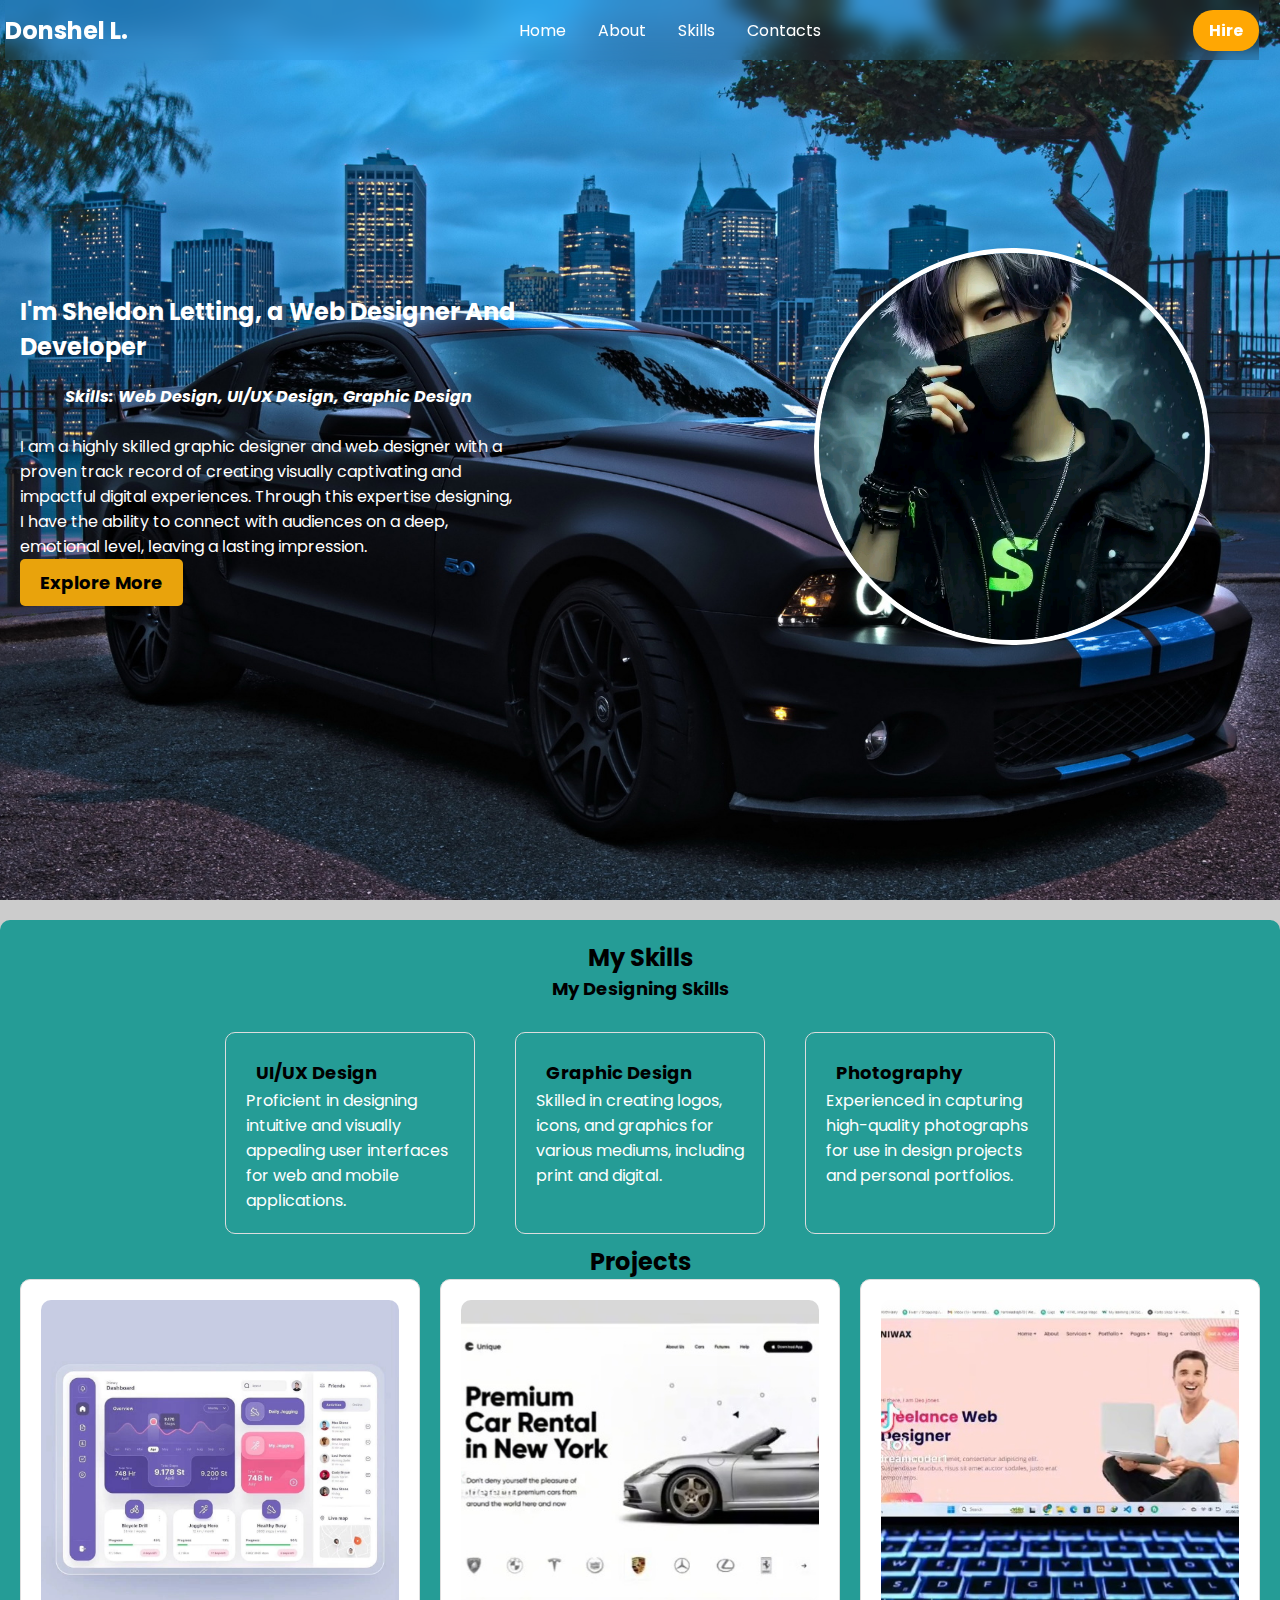
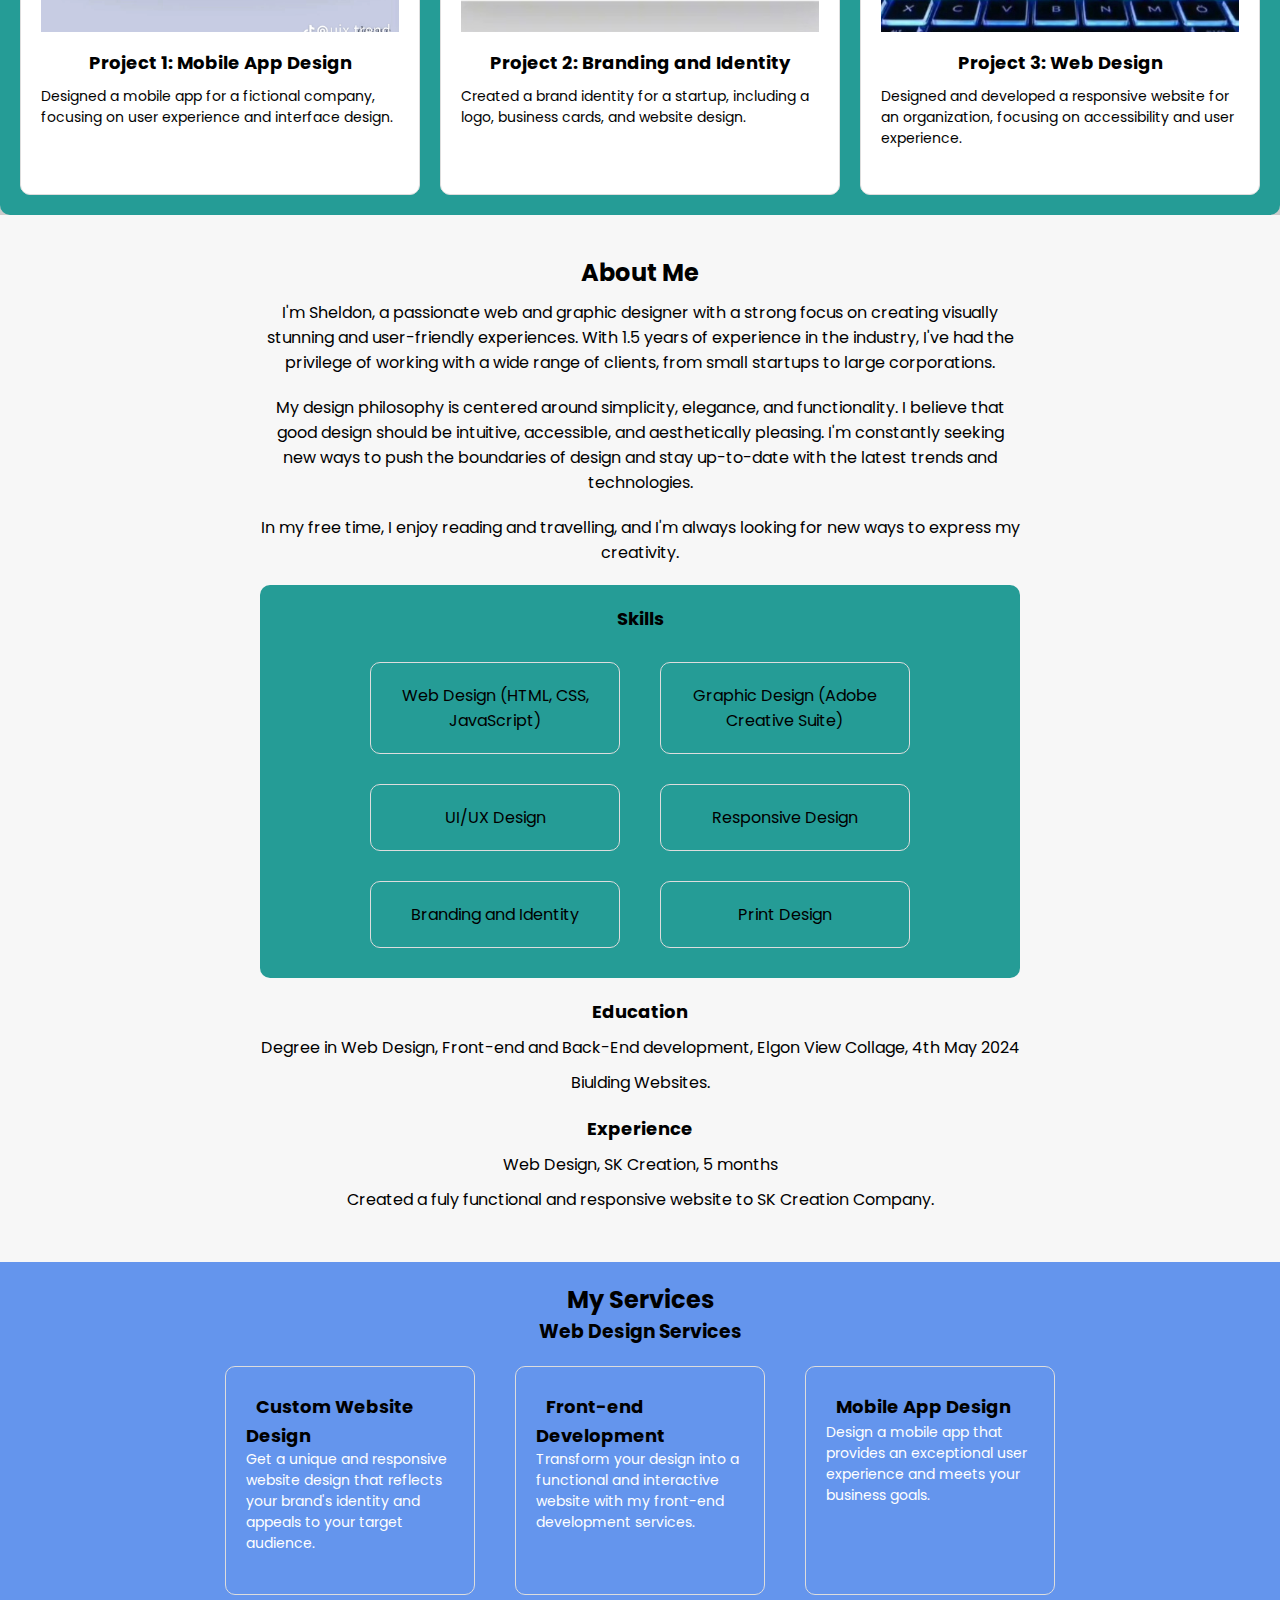
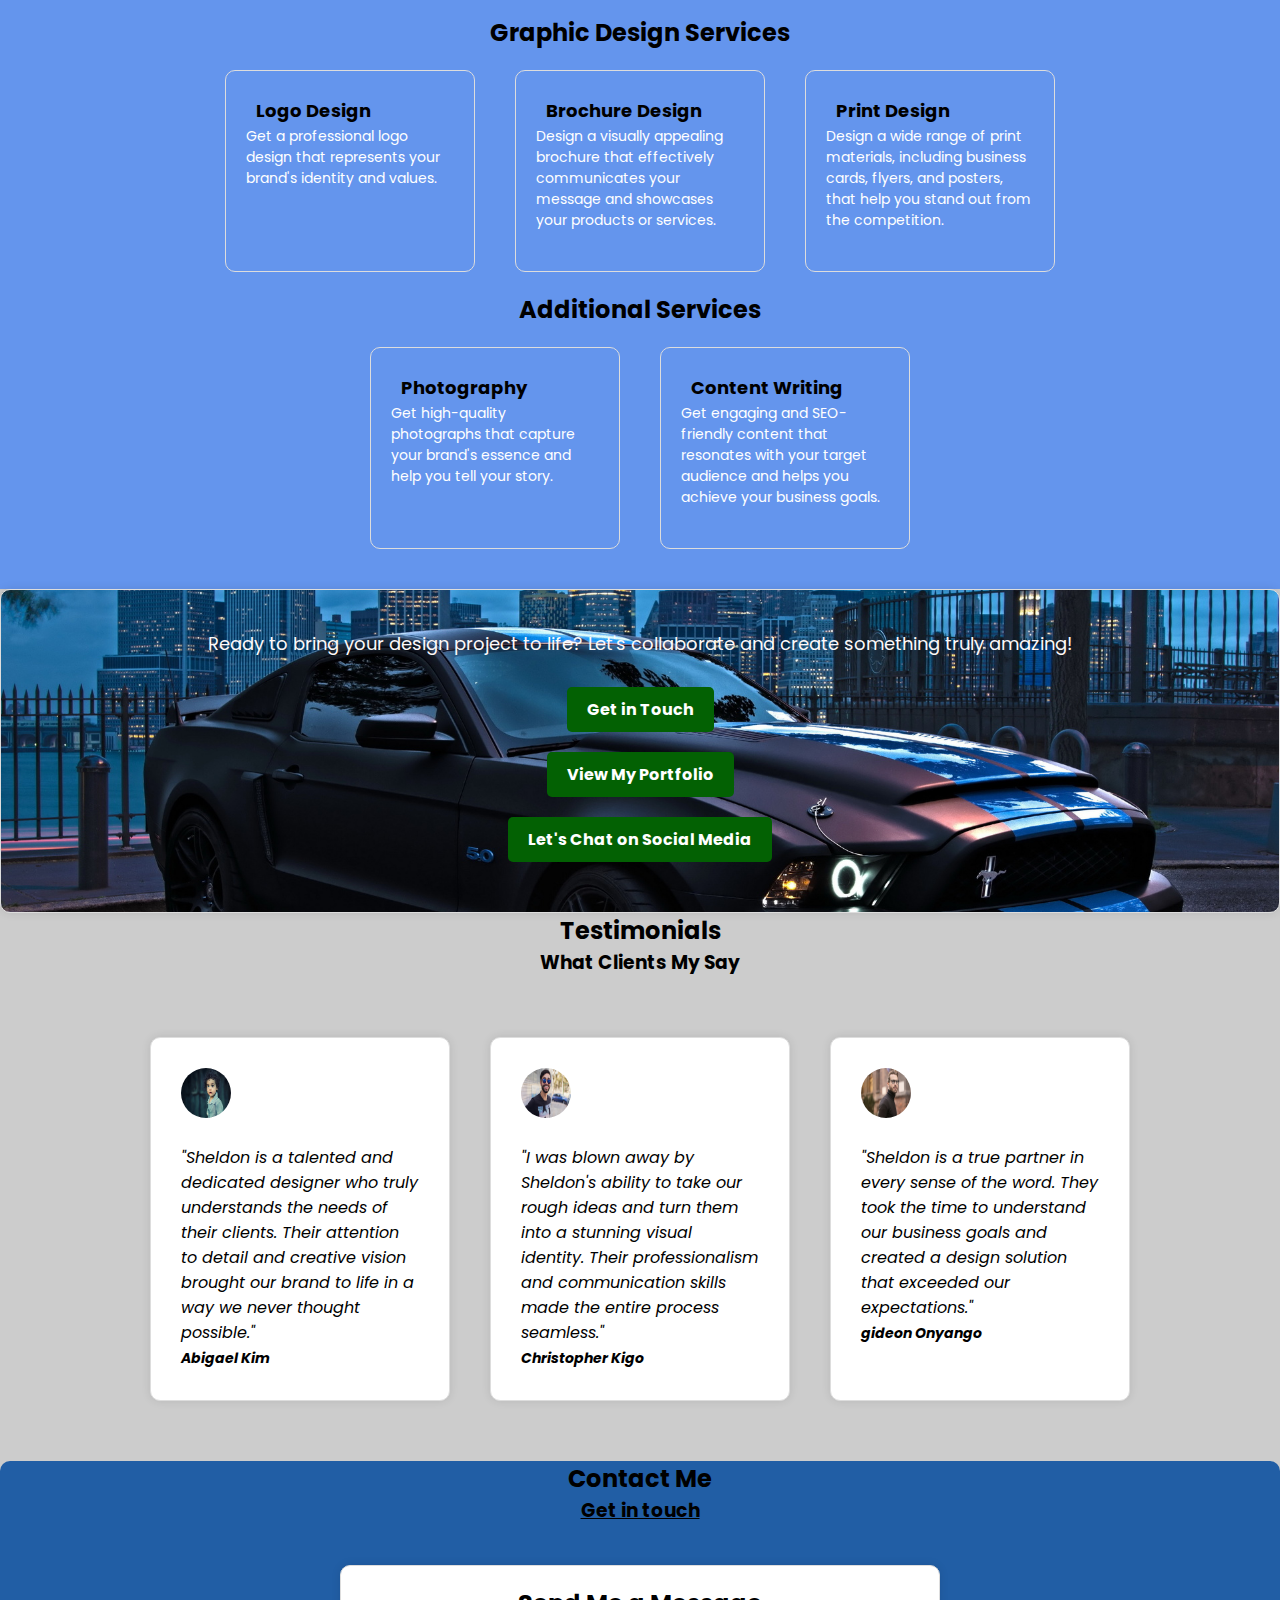
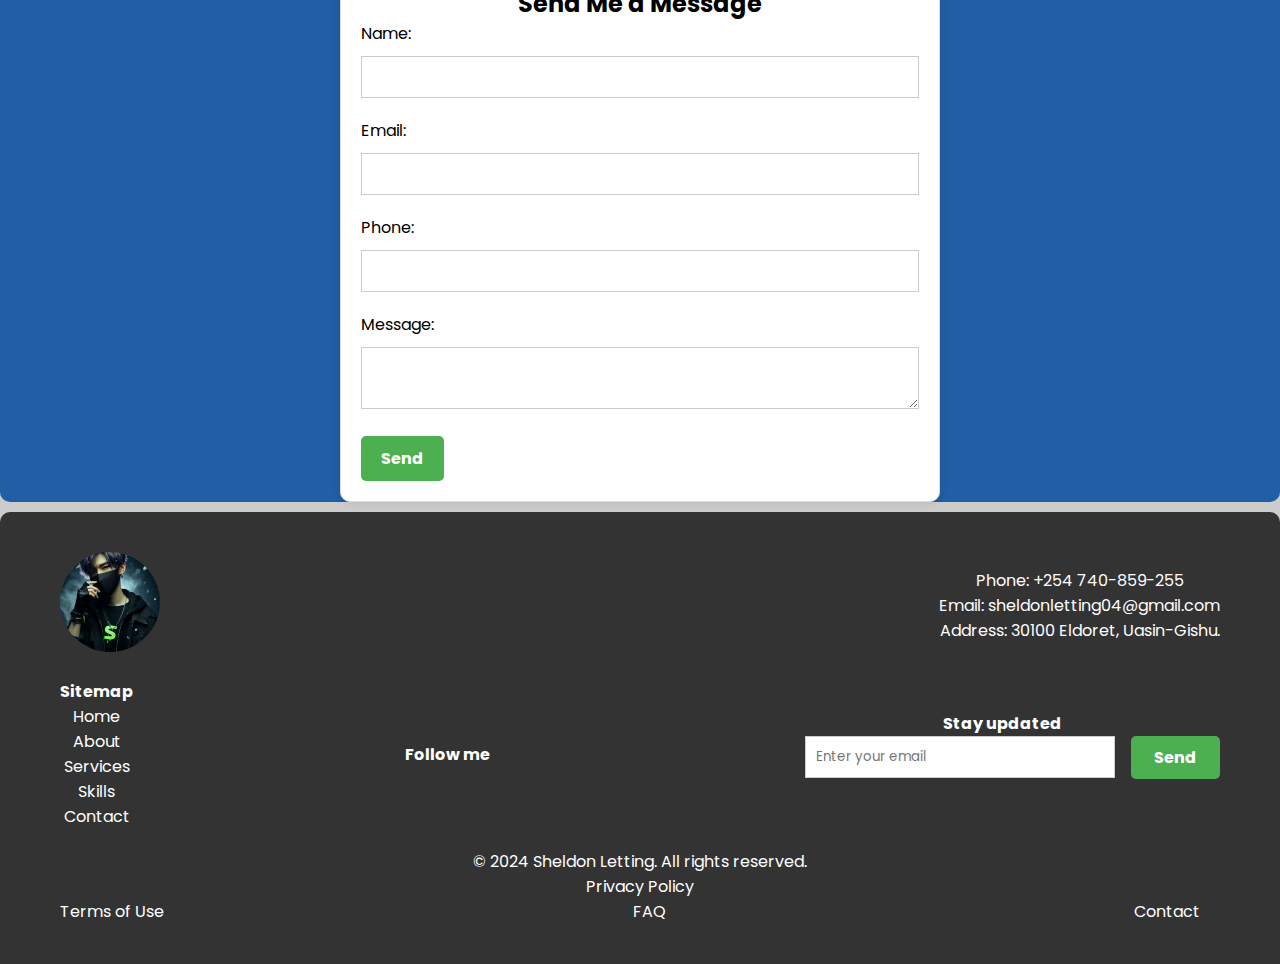
==== index.htm @ cdc924e8 "Update index.htm" ====
<!DOCTYPE html>
<html lang="en">
<head>
    <meta charset="UTF-8">
    <meta name="viewport" content="width=device-width, initial-scale=1.0">
    <link rel="stylesheet" href="https://cdnjs.cloudflare.com/ajax/libs/font-awesome/6.6.0/css/all.min.css" integrity="sha512-Kc323vGBEqzTmouAECnVceyQqyqdsSiqLQISBL29aUW4U/M7pSPA/gEUZQqv1cwx4OnYxTxve5UMg5GT6L4JJg==" crossorigin="anonymous" referrerpolicy="no-referrer" />
    <link rel="preconnect" href="https://fonts.googleapis.com">
    <link rel="preconnect" href="https://fonts.gstatic.com" crossorigin>
    <link href="https://fonts.googleapis.com/css2?family=Poppins:ital,wght@0,100;0,200;0,300;0,400;0,500;0,600;0,700;0,800;0,900;1,100;1,200;1,300;1,400;1,500;1,600;1,700;1,800;1,900&display=swap" rel="stylesheet">
    <link rel="stylesheet" href="index.css">
    <link rel="icon" href="Logo9.jpg" class="icon_logo">
    <title>Sheldon L. Portfolio</title>
</head>
<body>

    <header>
        <div class="navbar">
            <div class="logo"><a href="">Donshel L.</a></div>
            <ul class="links">
                <li><a href="">Home</a></li>
                <li><a href="">About</a></li>
                <li><a href="">Skills</a></li>
                <li><a href="">Contacts</a></li>
            </ul>
            <a href="" class="action_btn">Hire</a>
            <div class="toggle_btn">
                <i class="fa-solid fa-bars"></i>
            </div>
        </div>

        <div class="dropdown_menu">
            <li><a href="#home">Home</a></li>
            <li><a href="#About">About</a></li>
            <li><a href="#skills">Skills</a></li>
            <li><a href="#contact">Contacts</a></li>
            <li><a href="" class="action_btn">Hire</a></li>
        </div>
    </header>

    <main id="home">
        <section class="hero">
            <div class="intro">
                <h2>I'm Sheldon Letting, a Web Designer And Developer</h2>
                <h3><i>Skills: Web Design, UI/UX Design, Graphic Design</i></h3><br>
                <p>I am a highly skilled graphic designer and web designer with a proven track record of creating visually captivating and impactful digital experiences. Through this expertise designing, I have the ability to connect with audiences on a deep, emotional level, leaving a lasting impression.</p>
                <button><a href="">Explore More</a></button>
            </div>
            <div class="profile-pic">
                <img src="Logo9.jpg" alt="Profile Picture">
            </div>
        </section>
    </main>

    <article class="block" id="skills">
        <section class="skills">
            <h2>My Skills</h2>
            <h3>My Designing Skills</h3>
            <ul>
                <li>
                    <i class="fas fa-paint-brush"></i>
                    <span>UI/UX Design</span>
                    <p>Proficient in designing intuitive and visually appealing user interfaces for web and mobile applications.</p>
                </li>
                <li>
                    <i class="fas fa-vector-square"></i>
                    <span>Graphic Design</span>
                    <p>Skilled in creating logos, icons, and graphics for various mediums, including print and digital.</p>
                </li>
                <li>
                    <i class="fas fa-camera"></i>
                    <span>Photography</span>
                    <p>Experienced in capturing high-quality photographs for use in design projects and personal portfolios.</p>
                </li>
            </ul>
            <h2>Projects</h2>
            <div class="project-grid">
                <div class="project">
                    <img src="UI ux.png" alt="Project 1">
                    <h3>Project 1: Mobile App Design</h3>
                    <p>Designed a mobile app for a fictional company, focusing on user experience and interface design.</p>
                </div>
                <div class="project">
                    <img src="Carrental.jpg" alt="Project 2">
                    <h3>Project 2: Branding and Identity</h3>
                    <p>Created a brand identity for a startup, including a logo, business cards, and website design.</p>
                </div>
                <div class="project">
                    <img src="Ecommerce .jpg" alt="Project 3">
                    <h3>Project 3: Web Design</h3>
                    <p>Designed and developed a responsive website for an organization, focusing on accessibility and user experience.</p>
                </div>
            </div>
        </section>

        <section class="background" id="About">
            <div class="background-container">
              <h2>About Me</h2>
              <p>I'm Sheldon, a passionate web and graphic designer with a strong focus on creating visually stunning and user-friendly experiences. With 1.5 years of experience in the industry, I've had the privilege of working with a wide range of clients, from small startups to large corporations.</p>
              <p>My design philosophy is centered around simplicity, elegance, and functionality. I believe that good design should be intuitive, accessible, and aesthetically pleasing. I'm constantly seeking new ways to push the boundaries of design and stay up-to-date with the latest trends and technologies.</p>
              <p>In my free time, I enjoy reading and travelling, and I'm always looking for new ways to express my creativity.</p>
              <div class="skills">
                <h3>Skills</h3>
                <ul>
                  <li>Web Design (HTML, CSS, JavaScript)</li>
                  <li>Graphic Design (Adobe Creative Suite)</li>
                  <li>UI/UX Design</li>
                  <li>Responsive Design</li>
                  <li>Branding and Identity</li>
                  <li>Print Design</li>
                </ul>
              </div>
              <div class="education">
                <h3>Education</h3>
                <ul>
                  <li>Degree in Web Design, Front-end and Back-End development, Elgon View Collage, 4th May 2024</li>
                  <li>Biulding Websites.</li>
                </ul>
              </div>
              <div class="experience">
                <h3>Experience</h3>
                <ul>
                  <li>Web Design, SK Creation, 5 months</li>
                  <li>Created a fuly functional and responsive website to SK Creation Company.</li>
                </ul>
              </div>
            </div>
          </section>

        <section class="services" id="services">
            <h2>My Services</h2>
            <h3>Web Design Services</h3>
            <ul>
                <li>
                    <i class="fas fa-desktop"></i>
                    <span>Custom Website Design</span>
                    <p>Get a unique and responsive website design that reflects your brand's identity and appeals to your target audience.</p>
                </li>
                <li>
                    <i class="fas fa-code"></i>
                    <span>Front-end Development</span>
                    <p>Transform your design into a functional and interactive website with my front-end development services.</p>
                </li>
                <li>
                    <i class="fas fa-mobile-alt"></i>
                    <span>Mobile App Design</span>
                    <p>Design a mobile app that provides an exceptional user experience and meets your business goals.</p>
                </li>
            </ul>
            <h2>Graphic Design Services</h2>
            <ul>
                <li>
                    <i class="fas fa-paint-brush"></i>
                    <span>Logo Design</span>
                    <p>Get a professional logo design that represents your brand's identity and values.</p>
                </li>
                <li>
                    <i class="fas fa-file-image"></i>
                    <span>Brochure Design</span>
                    <p>Design a visually appealing brochure that effectively communicates your message and showcases your products or services.</p>
                </li>
                <li>
                    <i class="fas fa-newspaper"></i>
                    <span>Print Design</span>
                    <p>Design a wide range of print materials, including business cards, flyers, and posters, that help you stand out from the competition.</p>
                </li>
            </ul>
            <h2>Additional Services</h2>
            <ul>
                <li>
                    <i class="fas fa-camera"></i>
                    <span>Photography</span>
                    <p>Get high-quality photographs that capture your brand's essence and help you tell your story.</p>
                </li>
                <li>
                    <i class="fas fa-pen-nib"></i>
                    <span>Content Writing</span>
                    <p>Get engaging and SEO-friendly content that resonates with your target audience and helps you achieve your business goals.</p>
                </li>
            </ul>
        </section>

        <section class="cta">
            <p>Ready to bring your design project to life? Let's collaborate and create something truly amazing!</p>
            <a href="" class="btn1">Get in Touch</a>
            <a href="" class="btn1">View My Portfolio</a>
            <a href="" class="btn1">Let's Chat on Social Media</a>
        </section>

        <section class="testimony">
            <h2>Testimonials</h2>
            <h3>What Clients My Say</h3>
            <aside class="testimonials">
                <div class="testimonial">
                    <img src="pexels-bess-hamiti-83687-35537.jpg" alt="Client 1">
                    <blockquote>
                        <p>"Sheldon is a talented and dedicated designer who truly understands the needs of their clients. Their attention to detail and creative vision brought our brand to life in a way we never thought possible."</p>
                        <cite>Abigael Kim</cite>
                    </blockquote>
                </div>
                <div class="testimonial">
                    <img src="pexels-danxavier-1212984.jpg" alt="Client 2">
                    <blockquote>
                        <p>"I was blown away by Sheldon's ability to take our rough ideas and turn them into a stunning visual identity. Their professionalism and communication skills made the entire process seamless."</p>
                        <cite>Christopher Kigo</cite>
                    </blockquote>
                </div>
                <div class="testimonial">
                    <img src="pexels-olly-874158.jpg" alt="Client 3">
                    <blockquote>
                        <p>"Sheldon is a true partner in every sense of the word. They took the time to understand our business goals and created a design solution that exceeded our expectations."</p>
                        <cite>gideon Onyango</cite>
                    </blockquote>
                </div>
            </aside>
        </section>

        <section class="contact" id="contact">
            <h2>Contact Me</h2>
            <h3><u>Get in touch</u></h3>
            <aside class="contact-form">
                <h2>Send Me a Message</h2>
                <form id="form" action="https://api.web3forms.com/submit" method="post">

                    <!-- Replace with your Access Key -->
                    <input type="hidden" name="access_key" value="5455f36e-8361-4364-9fcc-c8cbf70cac04">

                    <!-- Honeypot Spam Protection -->
                    <input type="checkbox" name="botcheck" class="hidden" style="display: none;">

                    <!-- Custom Confirmation / Success Page -->
                    <input type="hidden" name="from_name" value="Savvy Cyber Website contact section">
                    <input type="hidden" name="redirect" value="https://web3forms.com/success">

                    <label for="name">Name:</label>
                    <input type="text" id="name" name="name" required>

                    <label for="email">Email:</label>
                    <input type="email" id="email" name="email" required>

                    <label for="phone">Phone:</label>
                    <input type="tel" id="phone" name="phone">

                    <label for="message">Message:</label>
                    <textarea id="message" name="message" required></textarea>

                    <button type="submit" onclick="openPopup()">Send</button>

                    <div id="result"></div>
                </form>
            </aside>
        </section>

    </article>

   <!-- footer.html -->
   <footer>
    <div class="footer-container">
      <div class="footer-top">
        <div class="logo">
          <img src="Logo9.jpg" alt="Logo">
        </div>
        <div class="contact-info">
          <p>Phone: +254 740-859-255</p>
          <p>Email: sheldonletting04@gmail.com</p>
          <p>Address: 30100 Eldoret, Uasin-Gishu.</p>
        </div>
      </div>
      <div class="footer-middle">
        <div class="sitemap">
          <h4>Sitemap</h4>
          <ul>
            <li><a href="#home">Home</a></li>
            <li><a href="#about">About</a></li>
            <li><a href="#services">Services</a></li>
            <li><a href="#skills">Skills</a></li>
            <li><a href="#contact">Contact</a></li>
          </ul>
        </div>
        <div class="social-media">
          <h4>Follow me</h4>
          <ul>
            <li><a href="#" target="_blank"><i class="fab fa-facebook-f"></i></a></li>
            <li><a href="#" target="_blank"><i class="fab fa-twitter"></i></a></li>
            <li><a href="#" target="_blank"><i class="fab fa-instagram"></i></a></li>
            <li><a href="#" target="_blank"><i class="fab fa-linkedin-in"></i></a></li>
          </ul>
        </div>
        <div class="email-signup">
          <h4>Stay updated</h4>
          <form class="sign">
            <input type="email" placeholder="Enter your email">
            <button type="submit" class="button">Send</button>
          </form>
        </div>
      </div>
      <div class="footer-bottom">
        <p>&copy; 2024 Sheldon Letting. All rights reserved.</p>
        <p><a href="#">Privacy Policy</a></p>
        <ul class="footer-links">
          <li><a href="term.htm">Terms of Use</a></li>
          <li><a href="FAQ.html">FAQ</a></li>
          <li><a href="#contacts">Contact</a></li>
        </ul>
      </div>
    </div>
  </footer>

    <script src="app.js"></script>
    <script src="useResponsiveJSX.jsx"></script>
    <script src="Component.jsx"></script>
</body>
</html>
---- index.css ----
*{
    margin: 0;
    padding: 0;
    box-sizing: border-box;
    font-family: poppins;
}
body{
    height: 100vh;
    background-color: #ccc;
}

li{
    list-style: none;
}

.navbar a{
    text-decoration: none;
    color: #fff;
    font-size: 1rem;
}
.navbar a:hover{
    color: orangered;
}
/* header */
header{
    position: relative;
    padding: 0 .3rem;
    z-index: 100;
}
.navbar{
    position: absolute;
    width: 100%;
    height: 60px;
    max-width: 98%;
    margin: 0 auto;
    display: flex;
    align-items: center;
    justify-content: space-between;
    position: fixed;
    backdrop-filter: blur(10px);
}

.navbar .logo a{
    font-size: 1.5rem;
    font-weight: bold;
}

.navbar .links{
    display: flex;
    gap: 2rem;
}
.navbar .toggle_btn{
    color: #fff;
    font-size: 1.5rem;
    cursor: pointer;
    display: none;
}

.action_btn{
    background-color: rgb(255, 167, 3);
    color: #fff;
    padding: 0.5rem 1rem;
    border: none;
    outline: none;
    border-radius: 20px;
    font-size: 1rem;
    font-weight: bold;
    cursor: pointer;
}

.action_btn:hover{
    color: black;
    scale: 1.02;
}

.action_btn:active{
    scale: 0.95;
}

.dropdown_menu{
    display: none;
    position: absolute;
    right: 2rem;
    top: 60px;
    height: 0;
    width: 300px;
    position: fixed;
    background: rgba(0, 0, 0, 0.1);
    backdrop-filter: blur(15px);
    border-radius: 10px;
    overflow: hidden;
    transition: height .2s cubic-bezier(0.175, 0.885, 0.32, 1.275);
}

.dropdown_menu.open{
    height: 240px;
}

.dropdown_menu li{
    padding: 0.6rem;
    display: flex;
    align-items: center;
    justify-content: center;
}

.dropdown_menu a{
    color: #fff;
    font-size: 1rem;
    text-decoration: none;
}

.dropdown_menu a:hover{
    color: #ffae00;
}

.dropdown_menu .action_btn{
    width: 100%;
    display: flex;
    justify-content: center;
}

/* responsiveness*/
@media (max-width: 992px) {
    .navbar .links,
    .navbar .action_btn{
        display: none;
    }

    .navbar .toggle_btn{
        display: block;
    }

    .dropdown_menu{
        display: block;
    }
}

@media (max-width: 576px){
    .dropdown_menu{
        left: 2rem;
        width: unset;
    }
}

/* content*/
/*.block{
    animation: appear linear;
    animation-timeline: view();
    animation-range: entry 0% cover 40%;
}

@keyframes appear {
    from{opacity: 0; transform: translateX(-10px);}
    to{opacity: 1; scale: 1;}
}*/


.hero h1 {
    font-size: 36px;
    margin-bottom: 10px;
}

.hero {
    display: flex;
    justify-content: space-between;
    align-items: center;
    height: 100vh;
    padding: 20px;
    background-image: url(wall2.jpeg);
    background-size: cover;
    background-position: center;
    transform-origin: top;
    animation: header-image-animation linear forwards;
    animation-timeline: view();
    animation-range: exit;
}

@keyframes header-image-animation {
    25%{ opacity: 1;}
    85%, 100%{ opacity: 0; scale: 1;}
}

.intro {
    flex-basis: 40%;
}

.profile-pic {
    flex-basis: 40%;
    text-align: center;
}

.profile-pic img {
    width: 80%;
    height: 80%;
    object-fit: cover;
    border-radius: 50%;
    border: 5px solid #fff;
    
}

.hero h2 {
    font-size: 24px;
    margin-bottom: 20px;
    color: #fff;
}
.hero h3, p{
    color: #fff;
    font-size: 1rem;
}

button {
    background-color: #e9a30c;
    color: #070707;
    border: none;
    padding: 10px 20px;
    font-size: 18px;
    font-weight: bold;
    border-radius: 5px;
    cursor: pointer;
}
button a{
    text-decoration: none;
    color: #000;
}

button:hover {
    background-color: #03404b;
}
button:visited{
    color: #1315a1;
}
/*----responsiveness---*/
@media screen and (max-width: 480px) {
    .home {
        position: relative;
        top: rem;
        font-size: small;
    }
    .intro h2{
        font-size: 14px;
    }
    .intro p{
        font-size: 10px;
    }
    .hero{
        display: flex;
        flex-direction: column-reverse;
        align-items: center;
    }
    .profile-pic img {
        position: relative;
        width: 100%;
        height: 70%;
        top: 6.8rem;
    }
    button{
        font-size: 14px;
    }
}

@media  screen and (min-width: 481px) and(max-width:768px){
    .intro{
        position: relative;
        top: -2.5rem;
    }
     .intro h2{
        font-size: 17px;
    }
    .intro p{
        font-size: 26px;
    }
    .hero{
        display: flex;
        flex-direction: column-reverse;
        align-items: center;
    }
    .profile-pic img {
        position: relative;
        width: 100%;
        height: 75%;
        top: 6.8rem;
    }
}
@media  screen and (min-width: 768px) and(max-width:1279px){
    
}

@media  screen and (min-width: 1280px) {
    
}

.skills {
    position: relative;
    display: flex;
    flex-direction: column;
    align-items: center;
    padding: 20px;
    background-color: #259c96;
    border-radius: 10px;
}

.skills ul {
    list-style: none;
    padding: 0;
    margin: 0;
    display: flex;
    flex-wrap: wrap;
    justify-content: center;
}

.skills li {
    margin: 20px;
    padding: 20px;
    border: 1px solid #ddd;
    border-radius: 10px;
    width: 250px;
}

.skills li i {
    font-size: 24px;
    margin-right: 10px;
}

.skills li span {
    font-size: 18px;
    font-weight: bold;
}

.project-grid {
    display: grid;
    grid-template-columns: repeat(3, 1fr);
    grid-gap: 20px;
}

.project {
    background-color: #fff;
    padding: 20px;
    border: 1px solid #ddd;
    border-radius: 10px;
}

.project img {
    width: 100%;
    height: 70%;
    object-fit: cover;
    border-radius: 10px 10px 0 0;
}

.project h3 {
    font-size: 16px;
    margin-top: 10px;
}

.project p {
    font-size: 14px;
    margin-bottom: 20px;
    color: #020202;
}

@media (max-width: 768px) {
    .project-grid{
        grid-template-columns: repeat(1, 1fr);
        max-width: 90%;
        max-height: 70%;
    }
    .project h3{
        font-size: 14px;
    }
}
    
@media screen and (min-width: 769px) and (max-width: 1200px){
    .project p {
        font-size: 10px;
        margin-bottom: 58px;
        color: #020202;
    }
    .project img {
        width: 100%;
        height: 65%;
        object-fit: cover;
    }    
    .project h3{
        font-size: 10px;
    }
}
/*
@media screen and (min-width: 769px) and (max-width: 990px){
    .project-grid{
        max-width: 100%;
    }
}*/
 
/* Background styles */

.background {
    background-color: #f7f7f7;
    padding: 20px;
    text-align: center;
  }
  
  .background-container {
    max-width: 800px;
    margin: 0 auto;
    padding: 20px;
  }
  
  .background h2 {
    font-size: 24px;
    margin-bottom: 10px;
  }
  
  .background p {
    font-size: 16px;
    margin-bottom: 20px;
    color: #000;
  }
  
  .skills {
    margin-top: 20px;
  }
  
  .skills h3 {
    font-size: 18px;
    margin-bottom: 10px;
  }
  
  .skills ul {
    list-style: none;
    margin: 0;
    padding: 0;
  }
  
  .skills li {
    margin-bottom: 10px;
  }
  
  .education {
    margin-top: 20px;
  }
  
  .education h3 {
    font-size: 18px;
    margin-bottom: 10px;
  }
  
  .education ul {
    list-style: none;
    margin: 0;
    padding: 0;
  }
  
  .education li {
    margin-bottom: 10px;
  }
  
  .experience {
    margin-top: 20px;
  }
  
  .experience h3 {
    font-size: 18px;
    margin-bottom: 10px;
  }
  
  .experience ul {
    list-style: none;
    margin: 0;
    padding: 0;
  }
  
  .experience li {
    margin-bottom: 10px;
  }

/*----SERVICES---*/
.services {
    display: grid;
    grid-template-columns: repeat(3, 1fr);
    background-color: cornflowerblue;
    display: flex;
    flex-direction: column;
    align-items: center;
    padding: 20px;
}

.services ul {
    list-style: none;
    padding: 0;
    margin: 0;
    display: flex;
    flex-wrap: wrap;
    justify-content: center;
}

.services li {
    margin: 20px;
    padding: 20px;
    border: 1px solid #ddd;
    border-radius: 10px;
    width: 250px;
}

.services li i {
    font-size: 24px;
    margin-right: 10px;
}

.services li span {
    font-size: 18px;
    font-weight: bold;
}

.services li p {
    font-size: 14px;
    margin-bottom: 20px;
}

/*----call to action---*/
.cta {
    display: flex;
    flex-direction: column;
    align-items: center;
    padding: 40px;
   /* background-color: #fff;*/
    border: 1px solid #ddd;
    border-radius: 10px;
    box-shadow: 0 0 10px rgba(0, 0, 0, 0.1);
    background: url(wall2.jpeg);
    background-size: cover;
    background-position: center;
}

.cta p {
    font-size: 18px;
    margin-bottom: 20px;
    color: #fdf9f9;
}

.cta a{
    background-color: #036103;
    color: #fff;
    border: none;
    padding: 10px 20px;
    font-size: 16px;
    cursor: pointer;
    margin: 10px;
    border-radius: 5px;
    text-decoration: none;
    font-weight: bold;
}

.btn:hover {
    background-color: #3e8e41;
}

.btn:active {
    background-color: #3e8e41;
    box-shadow: 0 0 10px rgba(0, 0, 0, 0.2);
}

/*----testimonials---*/
.testimony h2, h3{
    color: #000000;
    display: flex;
    flex-direction: column;
    align-items: center;
}

.testimonials {
    display: flex;
    flex-wrap: wrap;
    justify-content: center;
    padding: 40px;
}

.testimonial {
    margin: 20px;
    padding: 20px;
    border: 1px solid #ddd;
    border-radius: 10px;
    width: 300px;
    background-color: #fff;
    box-shadow: 0 0 10px rgba(0, 0, 0, 0.1);
}

.testimonial img {
    width: 50px;
    height: 50px;
    border-radius: 50%;
    margin: 10px;
}

.testimonial blockquote {
    font-size: 16px;
    font-style: italic;
    margin: 10px;
    color: #000;
}

.testimonial cite {
    font-size: 14px;
    font-weight: bold;
    margin-top: 10px;
    color: #000;
}
.testimonials p, h2{
    color: #000;
}

/*----get in touch----*/
.contact{
    max-width: 100%;
    background-color: #215ea5;
    border-radius: 10px;
}

.contact h2, h3{
    display: flex;
    flex-direction: column;
    align-items: center;
}

.contact-form {
    max-width: 600px;
    margin: 40px auto;
    padding: 20px;
    background-color: #fff;
    border: 1px solid #ddd;
    border-radius: 10px;
    box-shadow: 0 0 10px rgba(0, 0, 0, 0.1);
    margin-bottom: 10px;
}

label {
    display: block;
    margin-bottom: 10px;
}

input, textarea {
    width: 100%;
    padding: 10px;
    margin-bottom: 20px;
    border: 1px solid #ccc;
}

.contact button[type="submit"] {
    background-color: #4CAF50;
    color: #fff;
    border: none;
    padding: 10px 20px;
    font-size: 16px;
    cursor: pointer;
}

button[type="submit"]:hover {
    background-color: #3e8e41;
}

/* Footer styles */

footer {
    background-color: #333;
    color: #fff;
    padding: 20px;
    text-align: center;
    clear: both;
    border-radius: 10px 10px 0 0;
  }
  
  .footer-container {
    max-width: 1200px;
    margin: 0 auto;
    padding: 20px;
    display: flex;
    flex-wrap: wrap;
    justify-content: space-between;
  }
  
  .footer-top {
    flex-basis: 100%;
    display: flex;
    justify-content: space-between;
    align-items: center;
  }
  
  .logo {
    margin-right: 20px;
  }
  .logo img{
    width: 100px;
    border-radius: 50%;
  }
  
  .contact-info {
    margin-left: 20px;
  }
  
  .footer-middle {
    flex-basis: 100%;
    display: flex;
    justify-content: space-between;
    align-items: center;
    margin-top: 20px;
  }
  
  .sitemap {
    margin-right: 17px;
  }

  .sitemap a{
    color: #fff;
    text-decoration: none;
  }
  
  .social-media {
    margin-right: 20px;
  }

  .social-media a{
    color: #fff;
    text-decoration: none;
 }

 .social-media a:hover{
    color: #a55000;
    scale: 1.9;
 }
  
  .email-signup {
    margin-left: 20px;
  }

  .sign{
    margin-left: 20px;
    display: flex;
  }

  .sign button{
    width: 120px;
    height: 43px;
    margin-left: 1rem;
    background-color: #4CAF50;
    color: #fff;
    border: none;
    padding: 5px 2px;
    font-size: 16px;
    cursor: pointer;
  }
  
  .footer-bottom {
    flex-basis: 100%;
    text-align: center;
    margin-top: 20px;
  }

  .footer-bottom a{
    color: #fff;
    text-decoration: none;
  }
  
  .copyright {
    font-size: 14px;
    color: #666;
  }
  
  .footer-links {
    list-style: none;
    margin: 0;
    padding: 0;
    display: flex;
    justify-content: space-between;
  }
  
  .footer-links li {
    margin-right: 20px;
  }
  
  .footer-links a {
    color: #fff;
    transition: color 0.2s ease;
  }
  
  .footer-links a:hover {
    color: #ccc;
  }

@media  screen (max-width:768px){
    .sign button{
        font-size: 10px;
        padding: 3px 1px;
        margin-left: .2rem;
    }
    .contact-info {
        position: relative;
        font-size: 16px;
        margin-left: 38px;
        left: .2rem;
    }
}
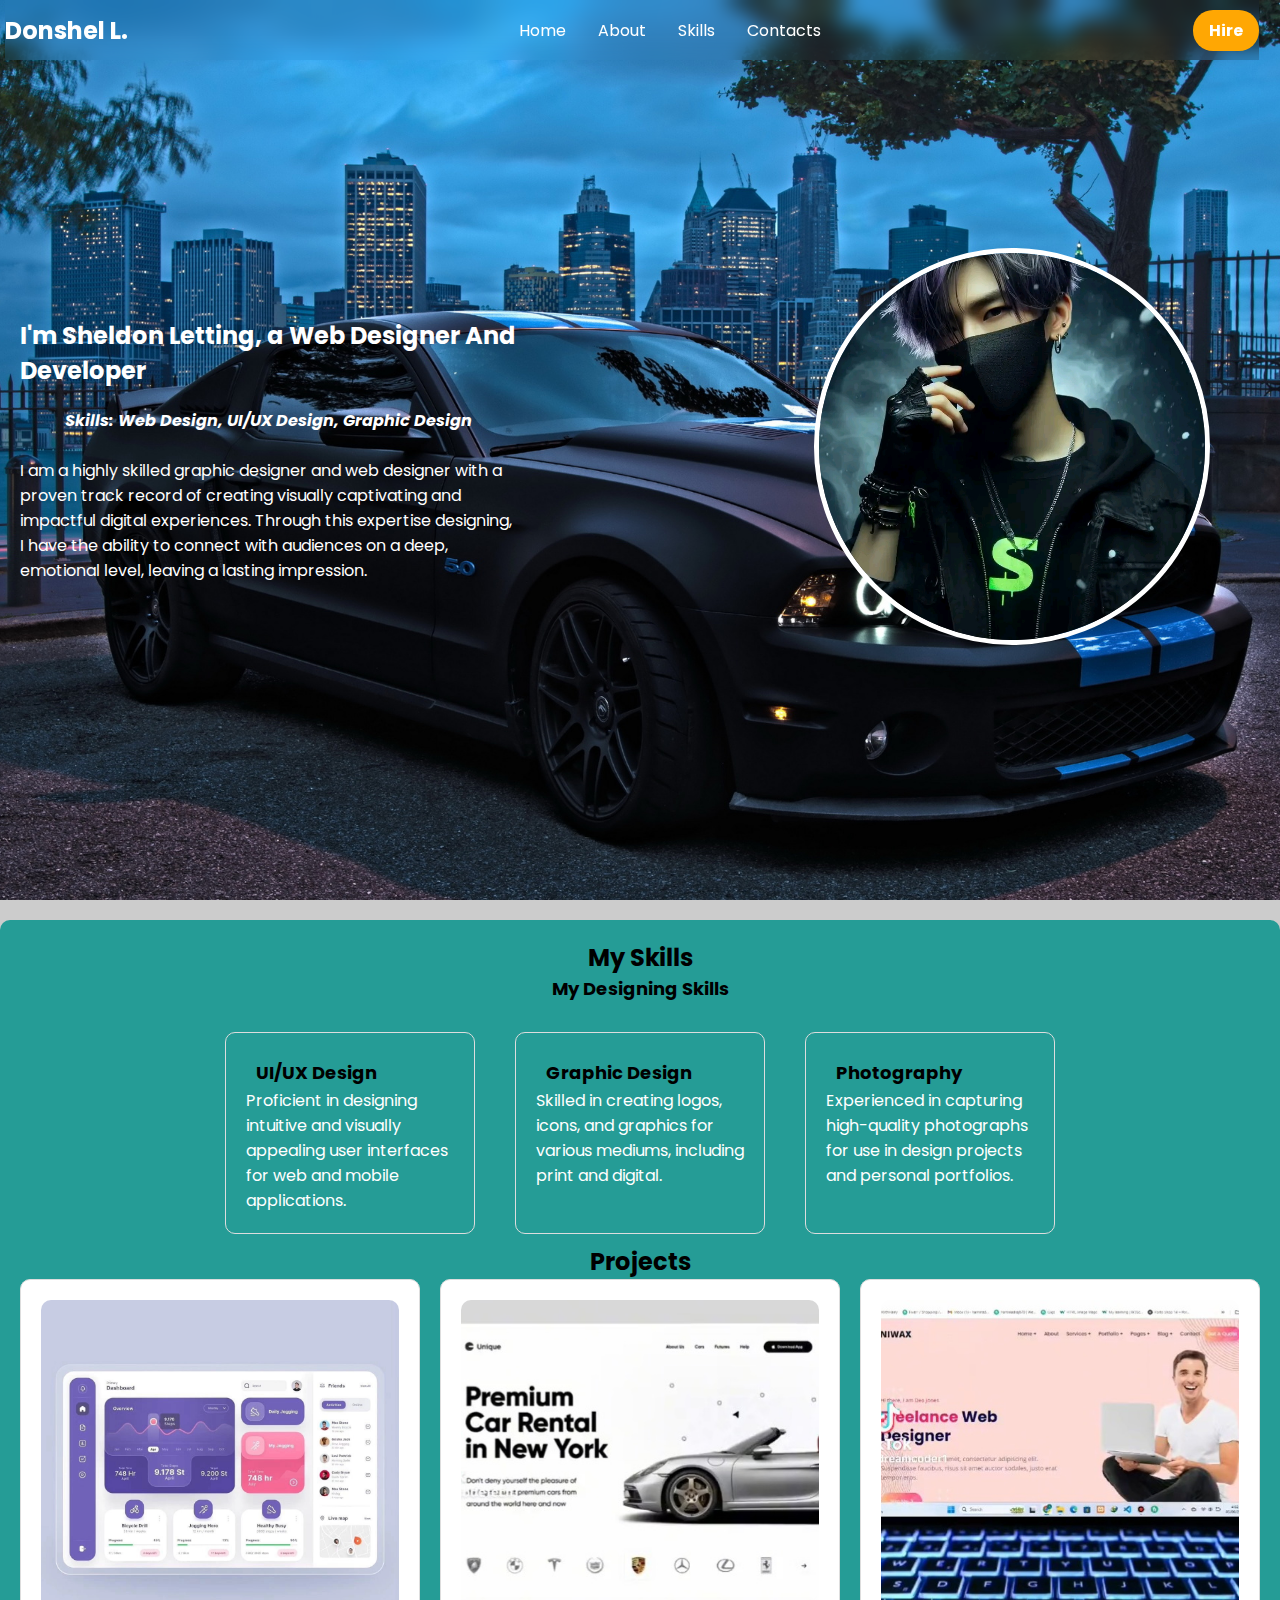
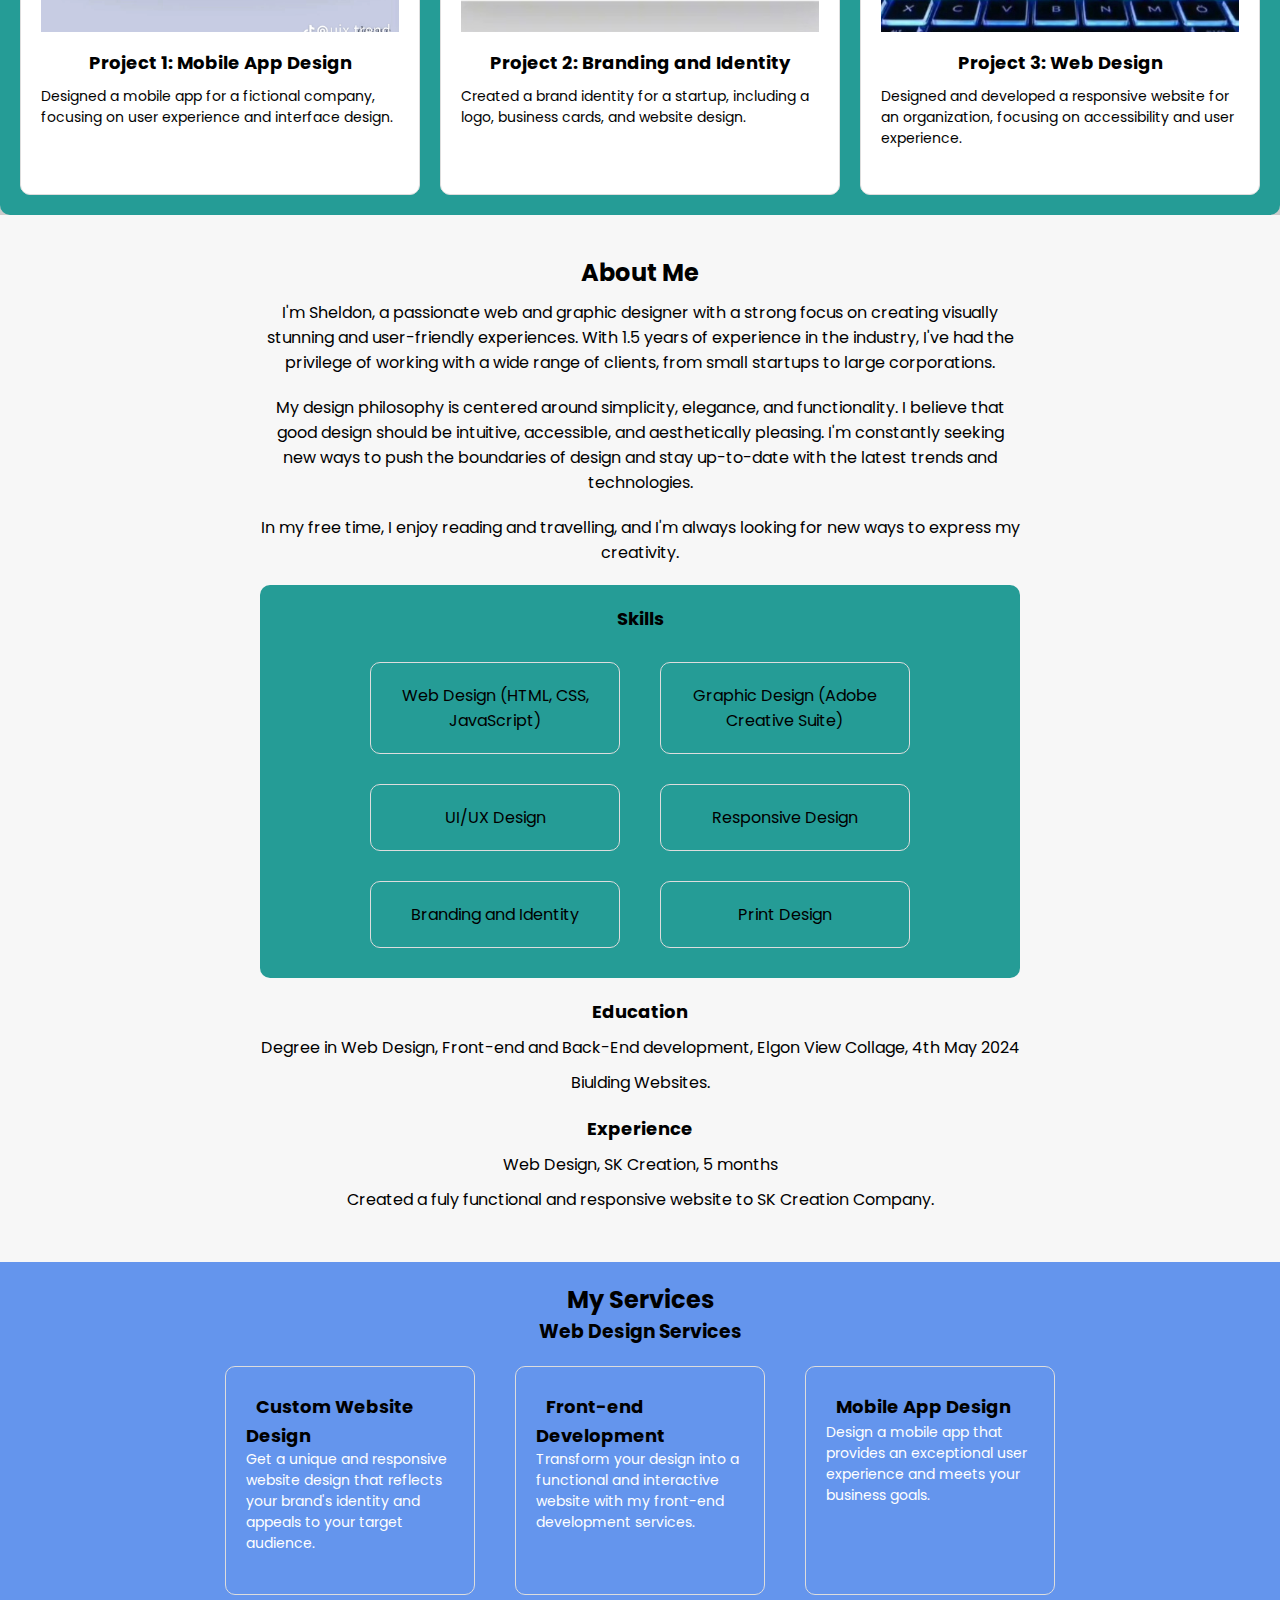
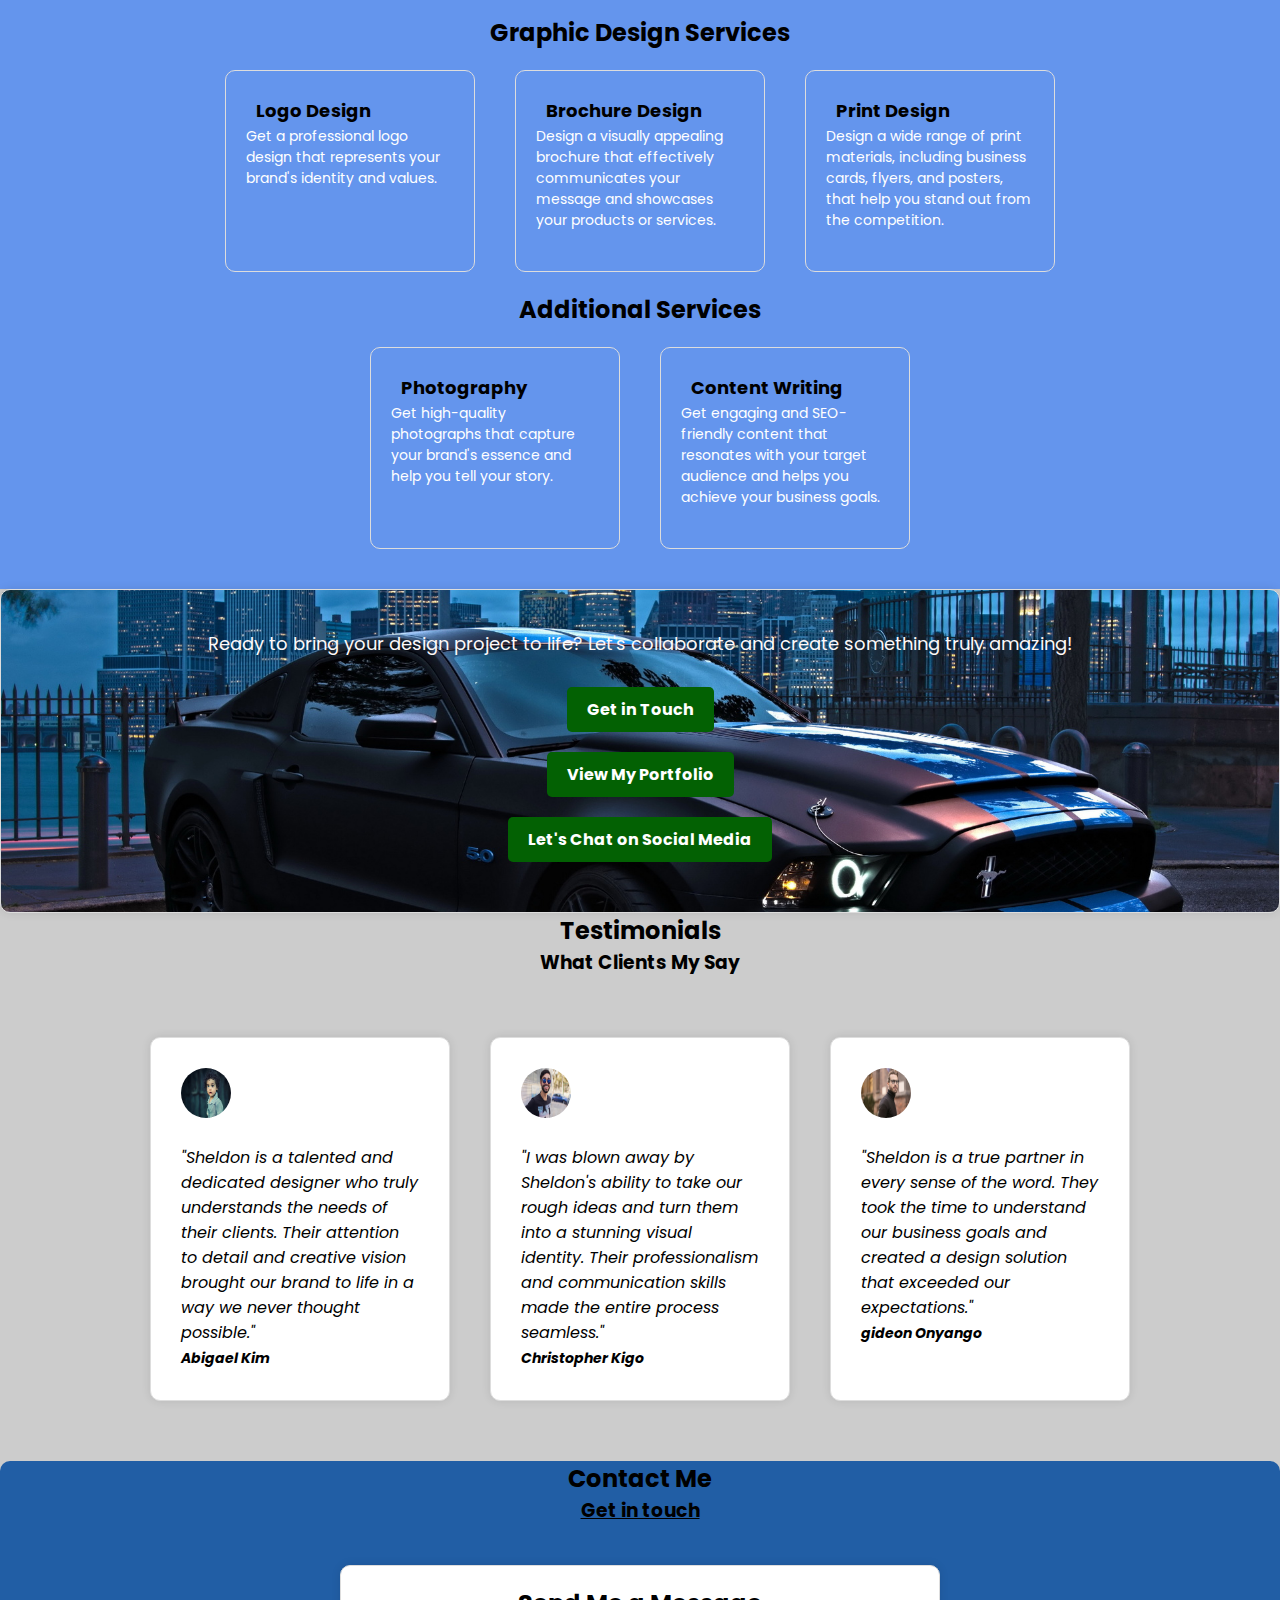
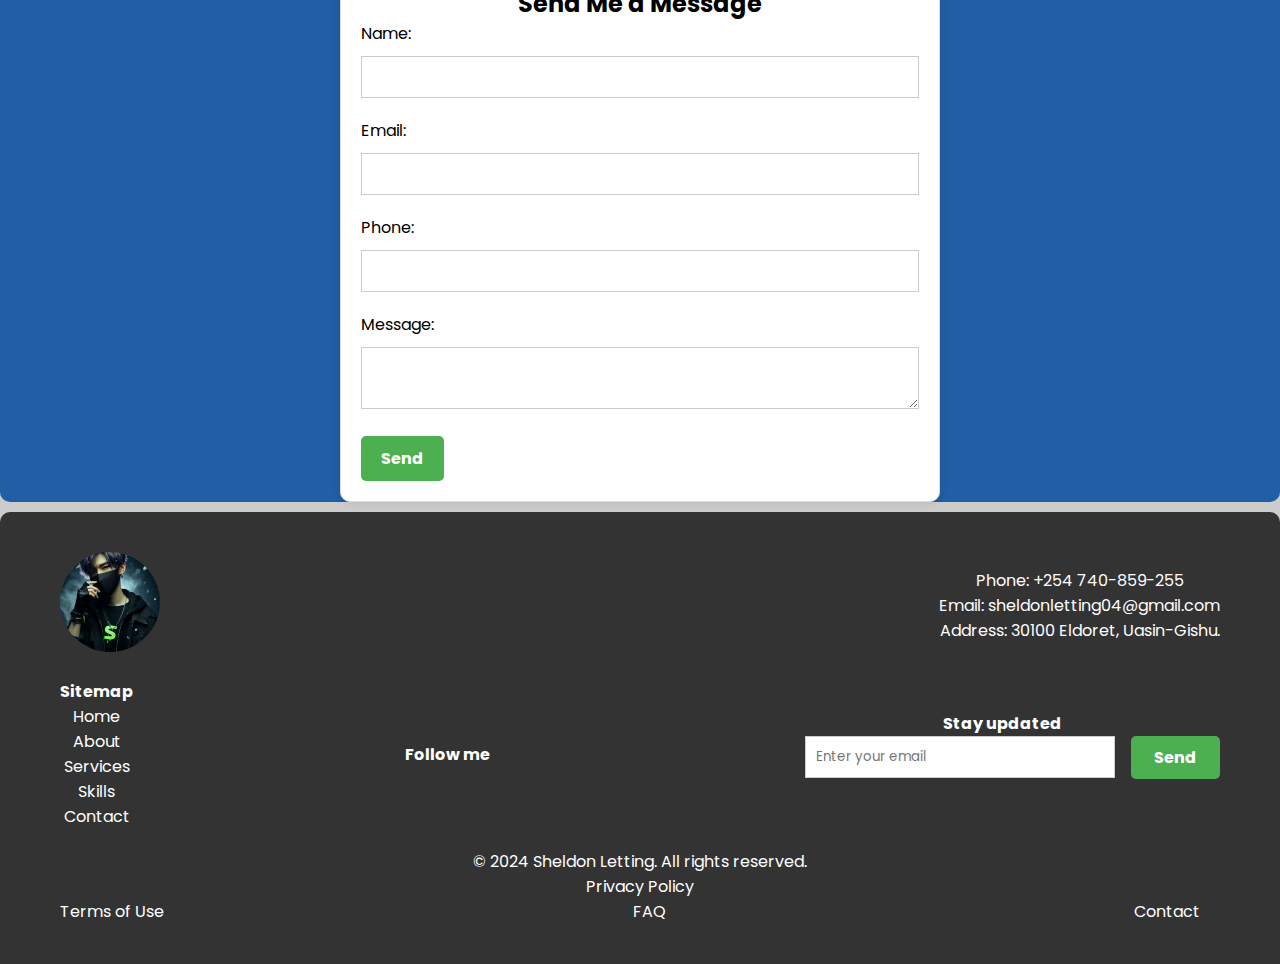
==== commit a379dd38: "Update index.htm" ====
--- a/index.htm
+++ b/index.htm
@@ -43,7 +43,6 @@
                 <h2>I'm Sheldon Letting, a Web Designer And Developer</h2>
                 <h3><i>Skills: Web Design, UI/UX Design, Graphic Design</i></h3><br>
                 <p>I am a highly skilled graphic designer and web designer with a proven track record of creating visually captivating and impactful digital experiences. Through this expertise designing, I have the ability to connect with audiences on a deep, emotional level, leaving a lasting impression.</p>
-                <button><a href="">Explore More</a></button>
             </div>
             <div class="profile-pic">
                 <img src="Logo9.jpg" alt="Profile Picture">
@@ -228,7 +227,7 @@
                     <input type="checkbox" name="botcheck" class="hidden" style="display: none;">
 
                     <!-- Custom Confirmation / Success Page -->
-                    <input type="hidden" name="from_name" value="Savvy Cyber Website contact section">
+                    <input type="hidden" name="from_name" value="Donshel Portfolio Website">
                     <input type="hidden" name="redirect" value="https://web3forms.com/success">
 
                     <label for="name">Name:</label>
--- a/index.css
+++ b/index.css
@@ -239,9 +239,6 @@
     .intro h2{
         font-size: 14px;
     }
-    .intro p{
-        font-size: 10px;
-    }
     .hero{
         display: flex;
         flex-direction: column-reverse;
@@ -791,9 +788,9 @@
         margin-left: .2rem;
     }
     .contact-info {
+        padding-right: .6rem:
         position: relative;
-        font-size: 16px;
-        margin-left: 38px;
-        left: .2rem;
-    }
-}
+        font-size: 15px:
+        left: -.3rem;
+    }
+}
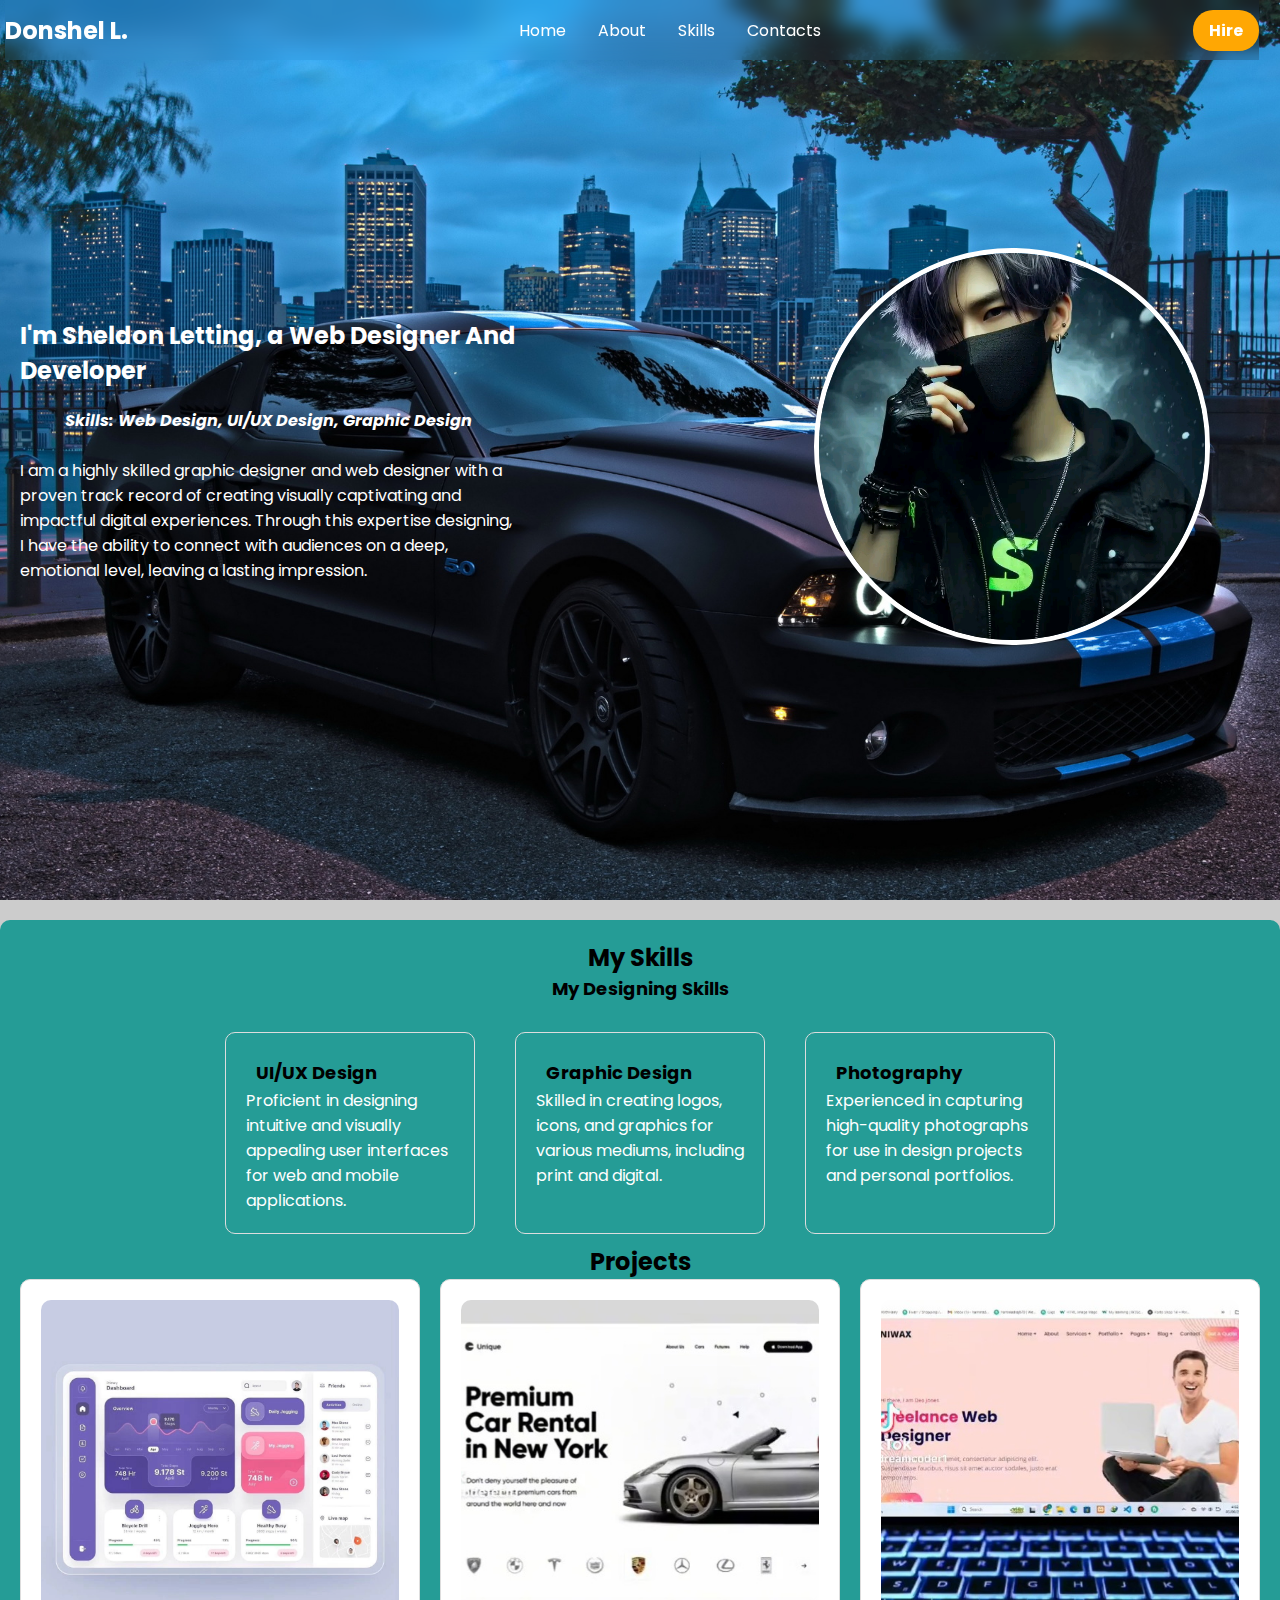
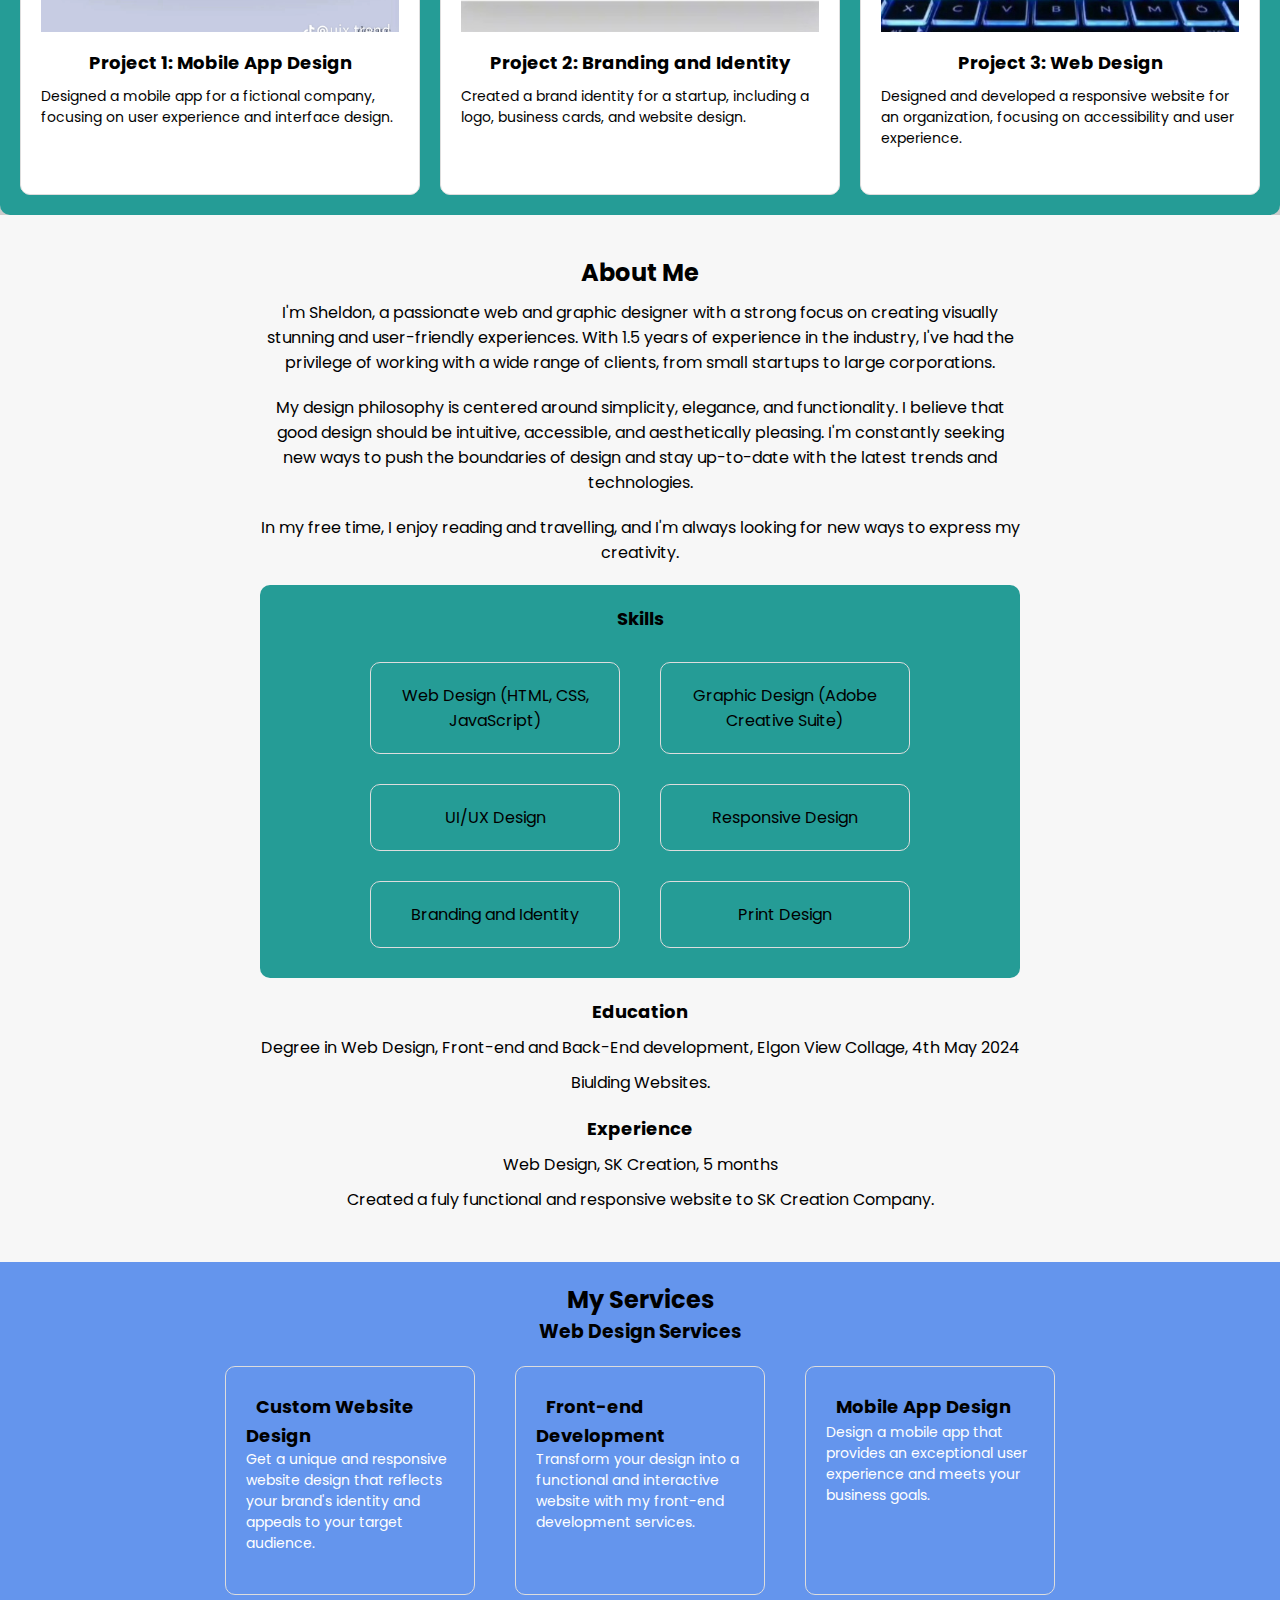
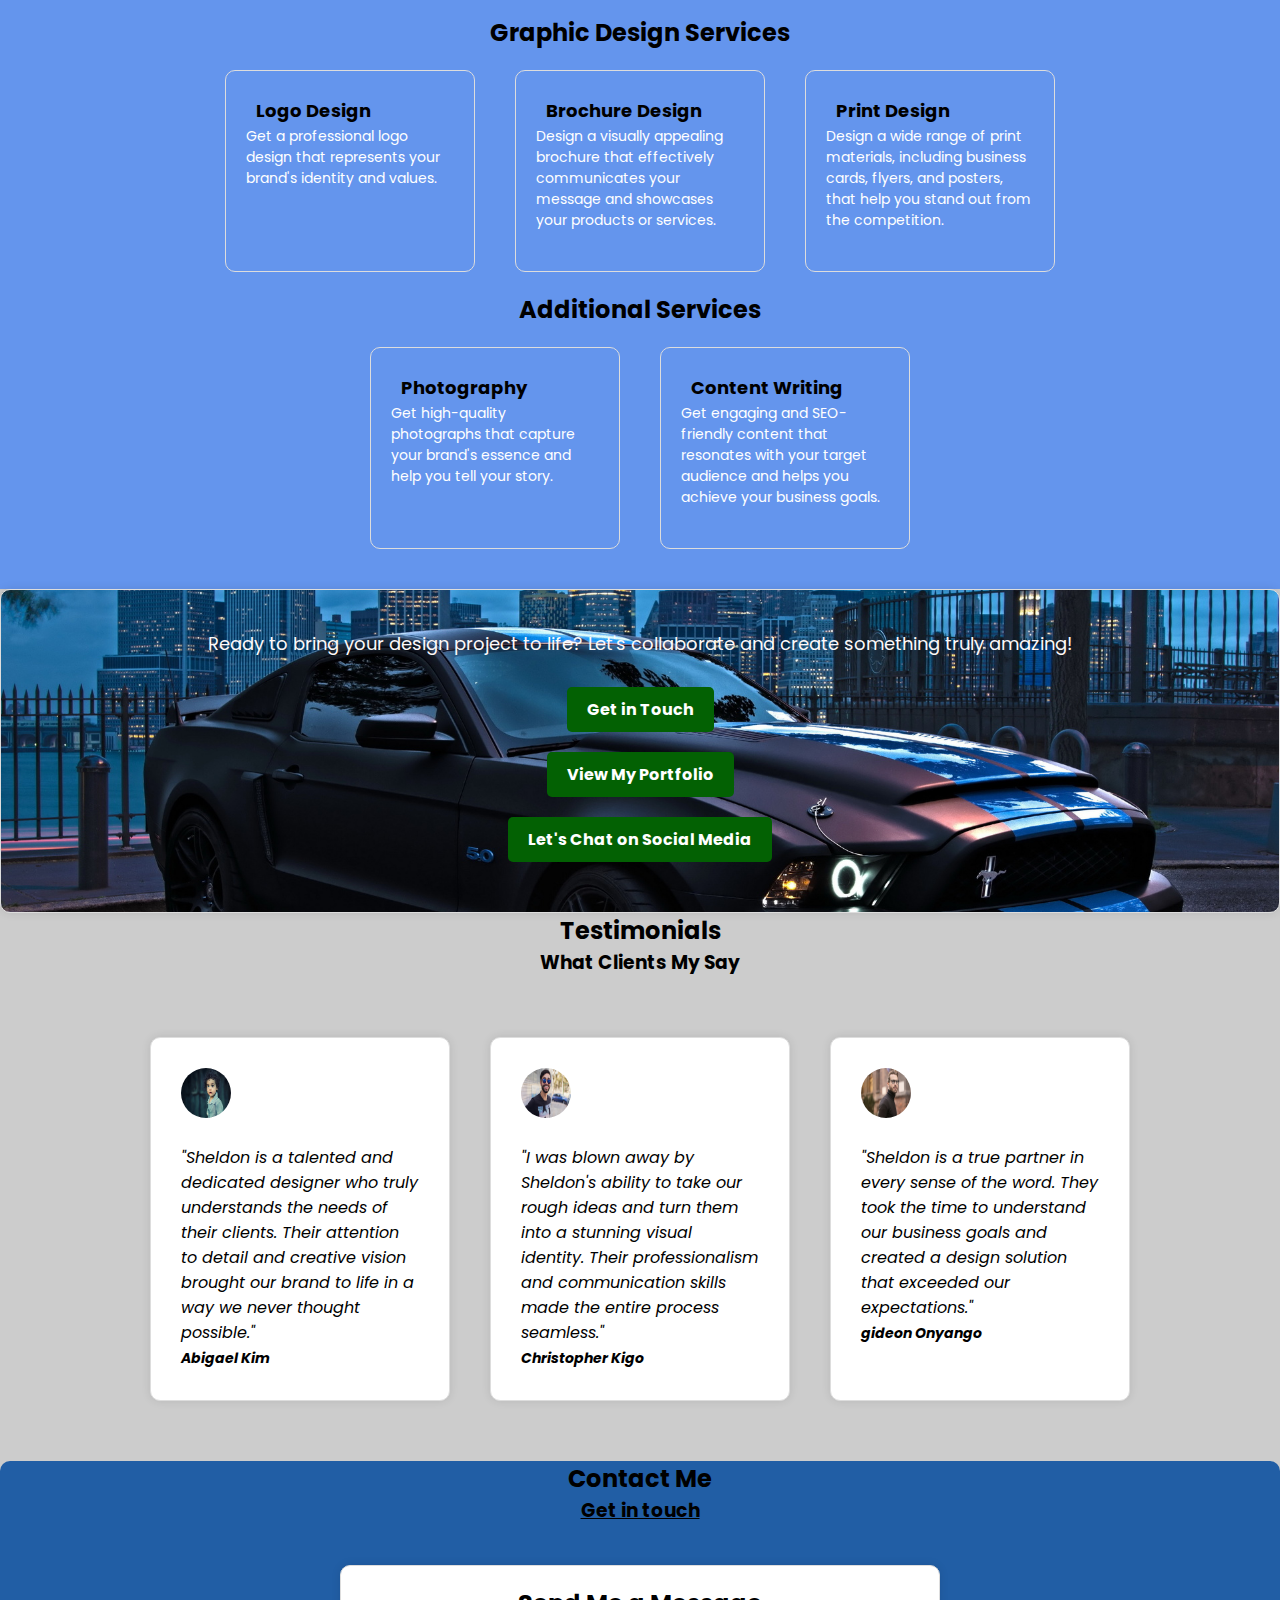
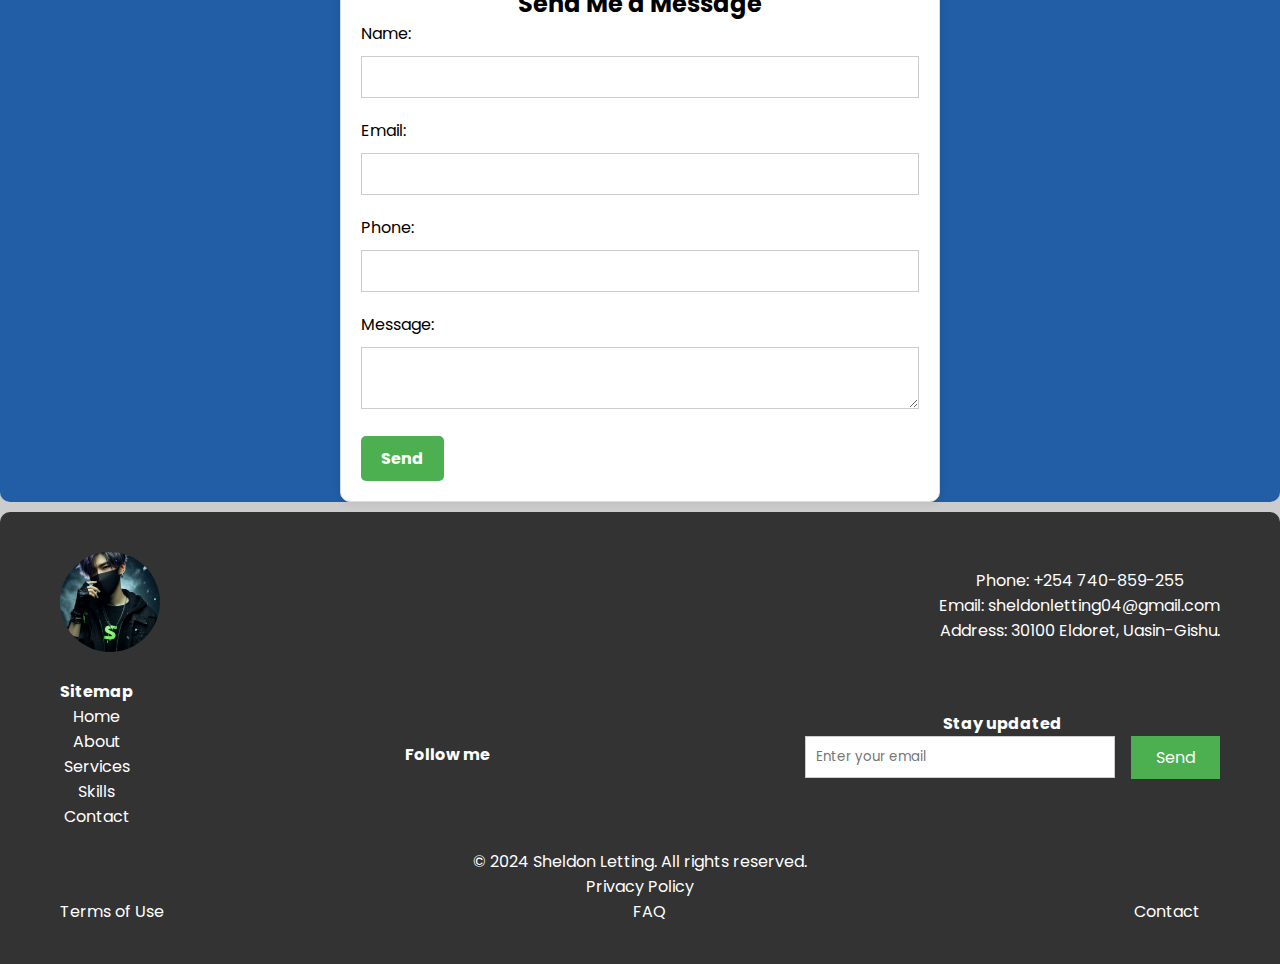
==== commit 845fa13c: "Update index.htm" ====
--- a/index.htm
+++ b/index.htm
@@ -22,7 +22,7 @@
                 <li><a href="">Skills</a></li>
                 <li><a href="">Contacts</a></li>
             </ul>
-            <a href="" class="action_btn">Hire</a>
+            <a href="hire.html" class="action_btn">Hire</a>
             <div class="toggle_btn">
                 <i class="fa-solid fa-bars"></i>
             </div>
@@ -33,7 +33,7 @@
             <li><a href="#About">About</a></li>
             <li><a href="#skills">Skills</a></li>
             <li><a href="#contact">Contacts</a></li>
-            <li><a href="" class="action_btn">Hire</a></li>
+            <li><a href="hire.html" class="action_btn">Hire</a></li>
         </div>
     </header>
 
--- a/index.css
+++ b/index.css
@@ -142,19 +142,6 @@
     }
 }
 
-/* content*/
-/*.block{
-    animation: appear linear;
-    animation-timeline: view();
-    animation-range: entry 0% cover 40%;
-}
-
-@keyframes appear {
-    from{opacity: 0; transform: translateX(-10px);}
-    to{opacity: 1; scale: 1;}
-}*/
-
-
 .hero h1 {
     font-size: 36px;
     margin-bottom: 10px;
@@ -208,27 +195,6 @@
     font-size: 1rem;
 }
 
-button {
-    background-color: #e9a30c;
-    color: #070707;
-    border: none;
-    padding: 10px 20px;
-    font-size: 18px;
-    font-weight: bold;
-    border-radius: 5px;
-    cursor: pointer;
-}
-button a{
-    text-decoration: none;
-    color: #000;
-}
-
-button:hover {
-    background-color: #03404b;
-}
-button:visited{
-    color: #1315a1;
-}
 /*----responsiveness---*/
 @media screen and (max-width: 480px) {
     .home {
@@ -264,7 +230,7 @@
         font-size: 17px;
     }
     .intro p{
-        font-size: 26px;
+        font-size: 30px;
     }
     .hero{
         display: flex;
@@ -380,13 +346,7 @@
         font-size: 10px;
     }
 }
-/*
-@media screen and (min-width: 769px) and (max-width: 990px){
-    .project-grid{
-        max-width: 100%;
-    }
-}*/
- 
+
 /* Background styles */
 
 .background {
@@ -646,6 +606,8 @@
     border: none;
     padding: 10px 20px;
     font-size: 16px;
+    font-weight: bold;
+    border-radius: 5px;
     cursor: pointer;
 }
 
@@ -788,6 +750,7 @@
         margin-left: .2rem;
     }
     .contact-info {
+        margin: 0 auto;
         padding-right: .6rem:
         position: relative;
         font-size: 15px:
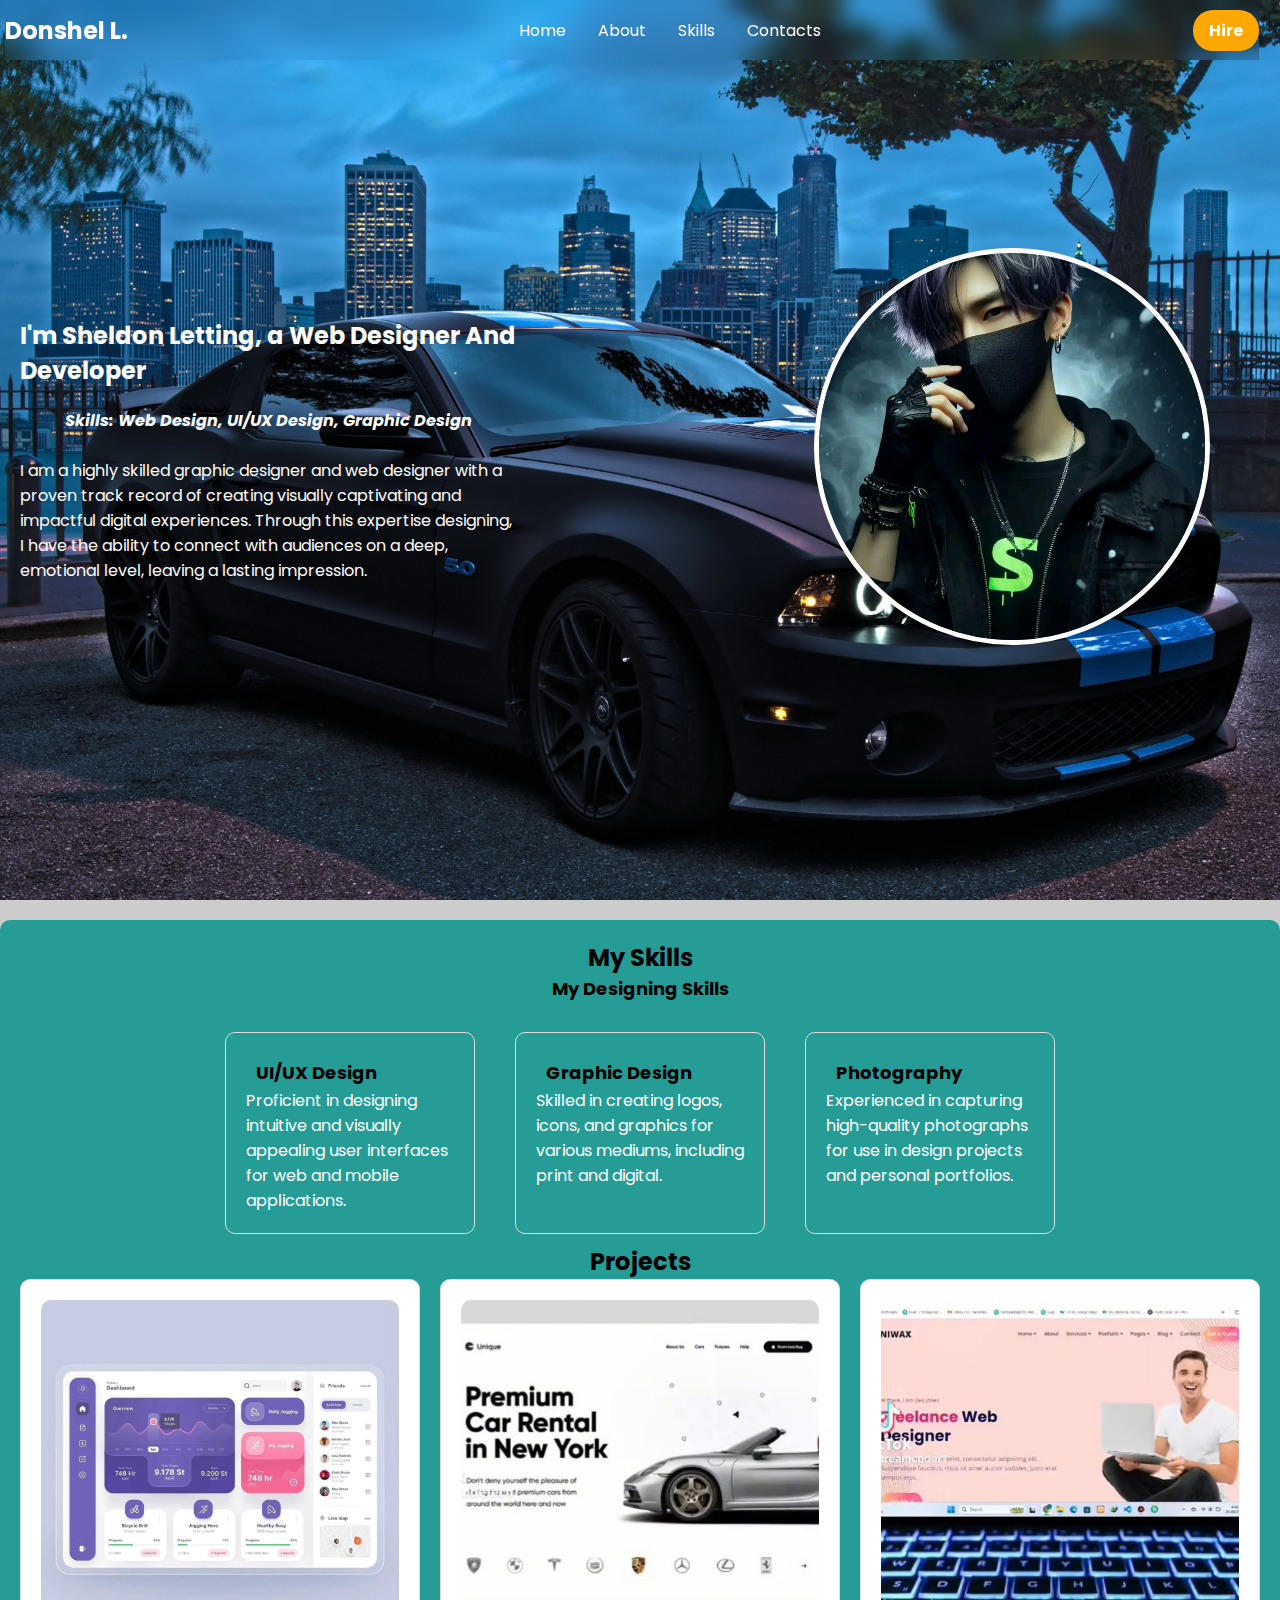
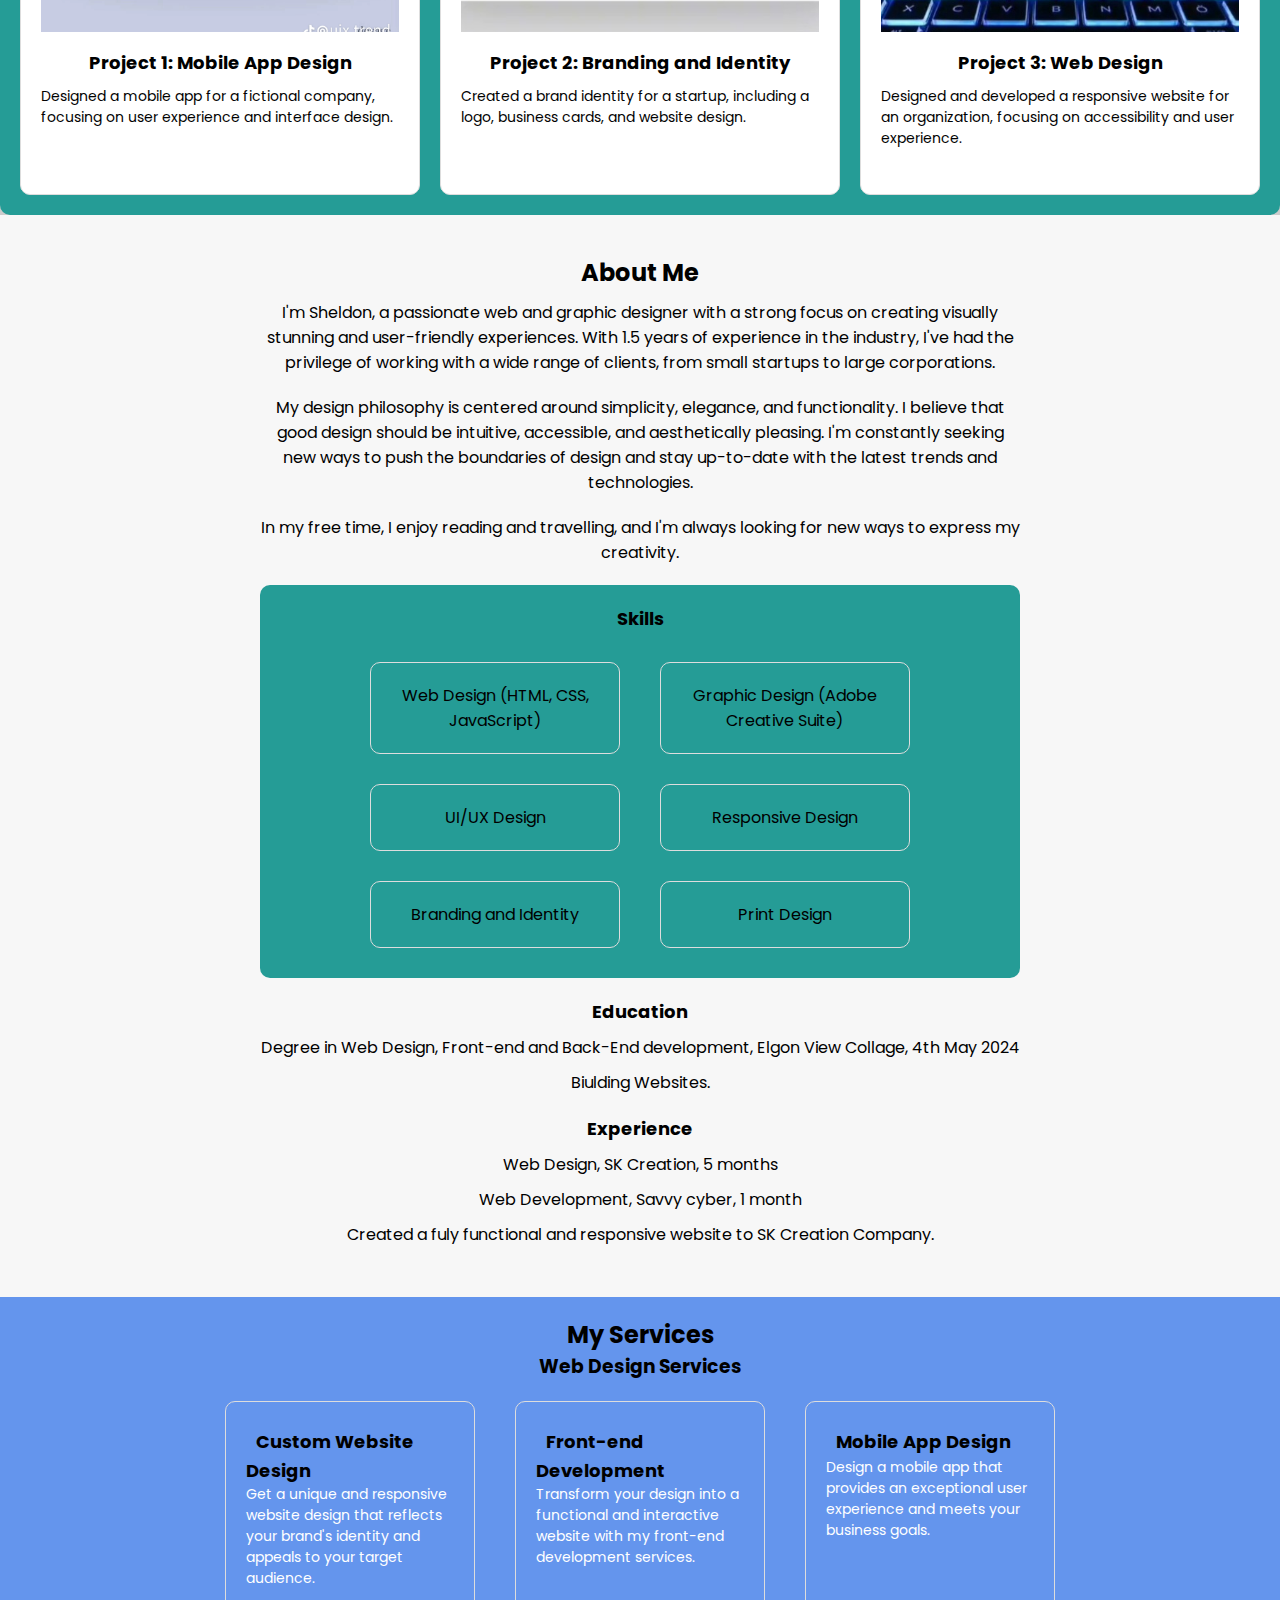
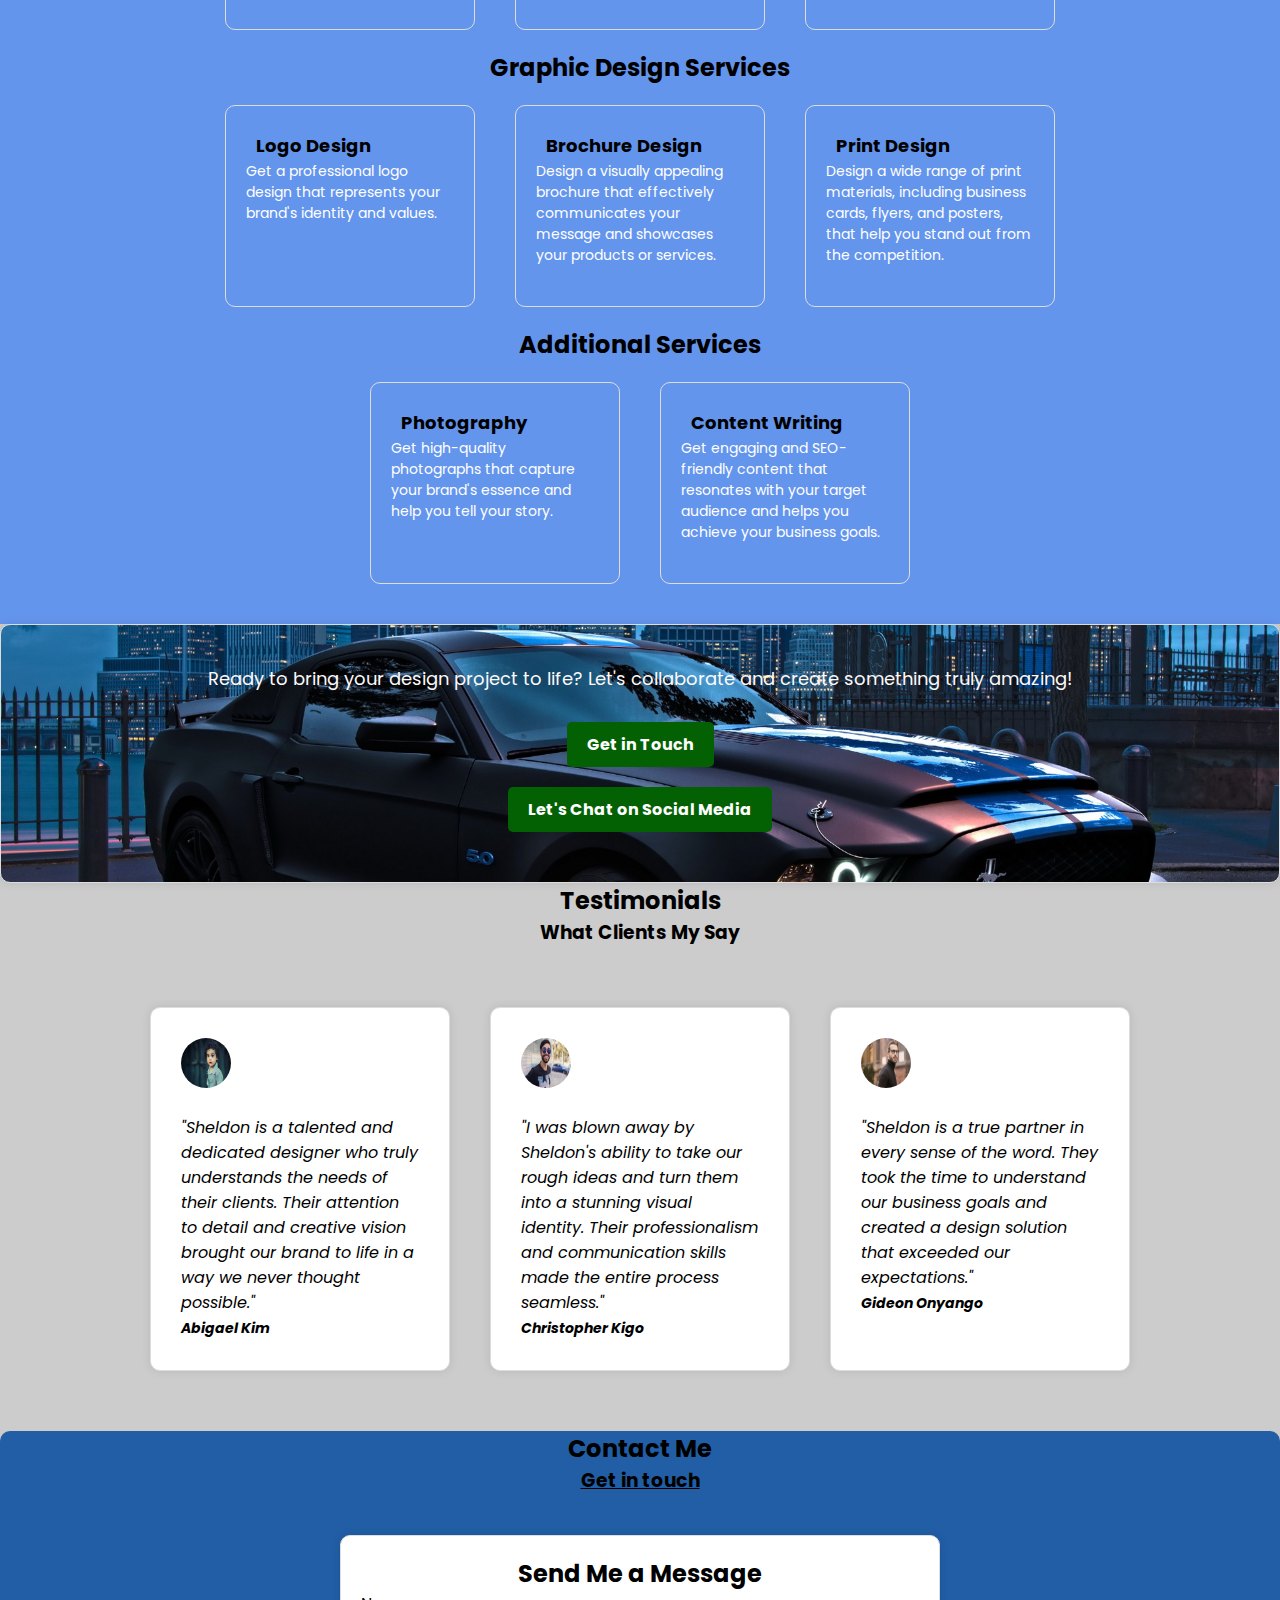
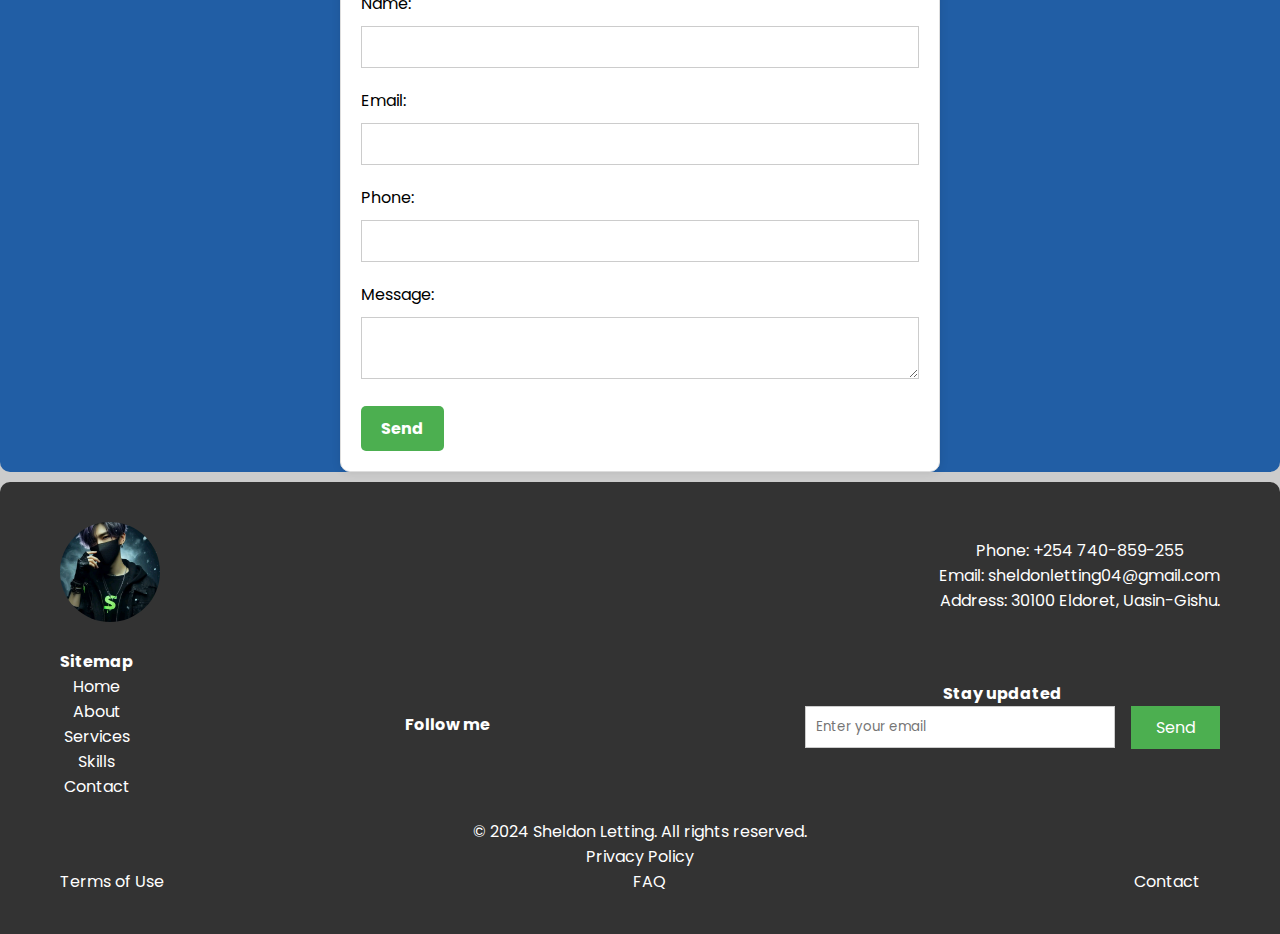
==== commit 891f9ced: "Update index.htm" ====
--- a/index.htm
+++ b/index.htm
@@ -119,6 +119,7 @@
                 <h3>Experience</h3>
                 <ul>
                   <li>Web Design, SK Creation, 5 months</li>
+                    <li>Web Development, Savvy cyber, 1 month</li>
                   <li>Created a fuly functional and responsive website to SK Creation Company.</li>
                 </ul>
               </div>
@@ -180,9 +181,8 @@
 
         <section class="cta">
             <p>Ready to bring your design project to life? Let's collaborate and create something truly amazing!</p>
-            <a href="" class="btn1">Get in Touch</a>
-            <a href="" class="btn1">View My Portfolio</a>
-            <a href="" class="btn1">Let's Chat on Social Media</a>
+            <a href="#contact" class="btn1">Get in Touch</a>
+            <a href="social.html" class="btn1">Let's Chat on Social Media</a>
         </section>
 
         <section class="testimony">
@@ -207,7 +207,7 @@
                     <img src="pexels-olly-874158.jpg" alt="Client 3">
                     <blockquote>
                         <p>"Sheldon is a true partner in every sense of the word. They took the time to understand our business goals and created a design solution that exceeded our expectations."</p>
-                        <cite>gideon Onyango</cite>
+                        <cite>Gideon Onyango</cite>
                     </blockquote>
                 </div>
             </aside>
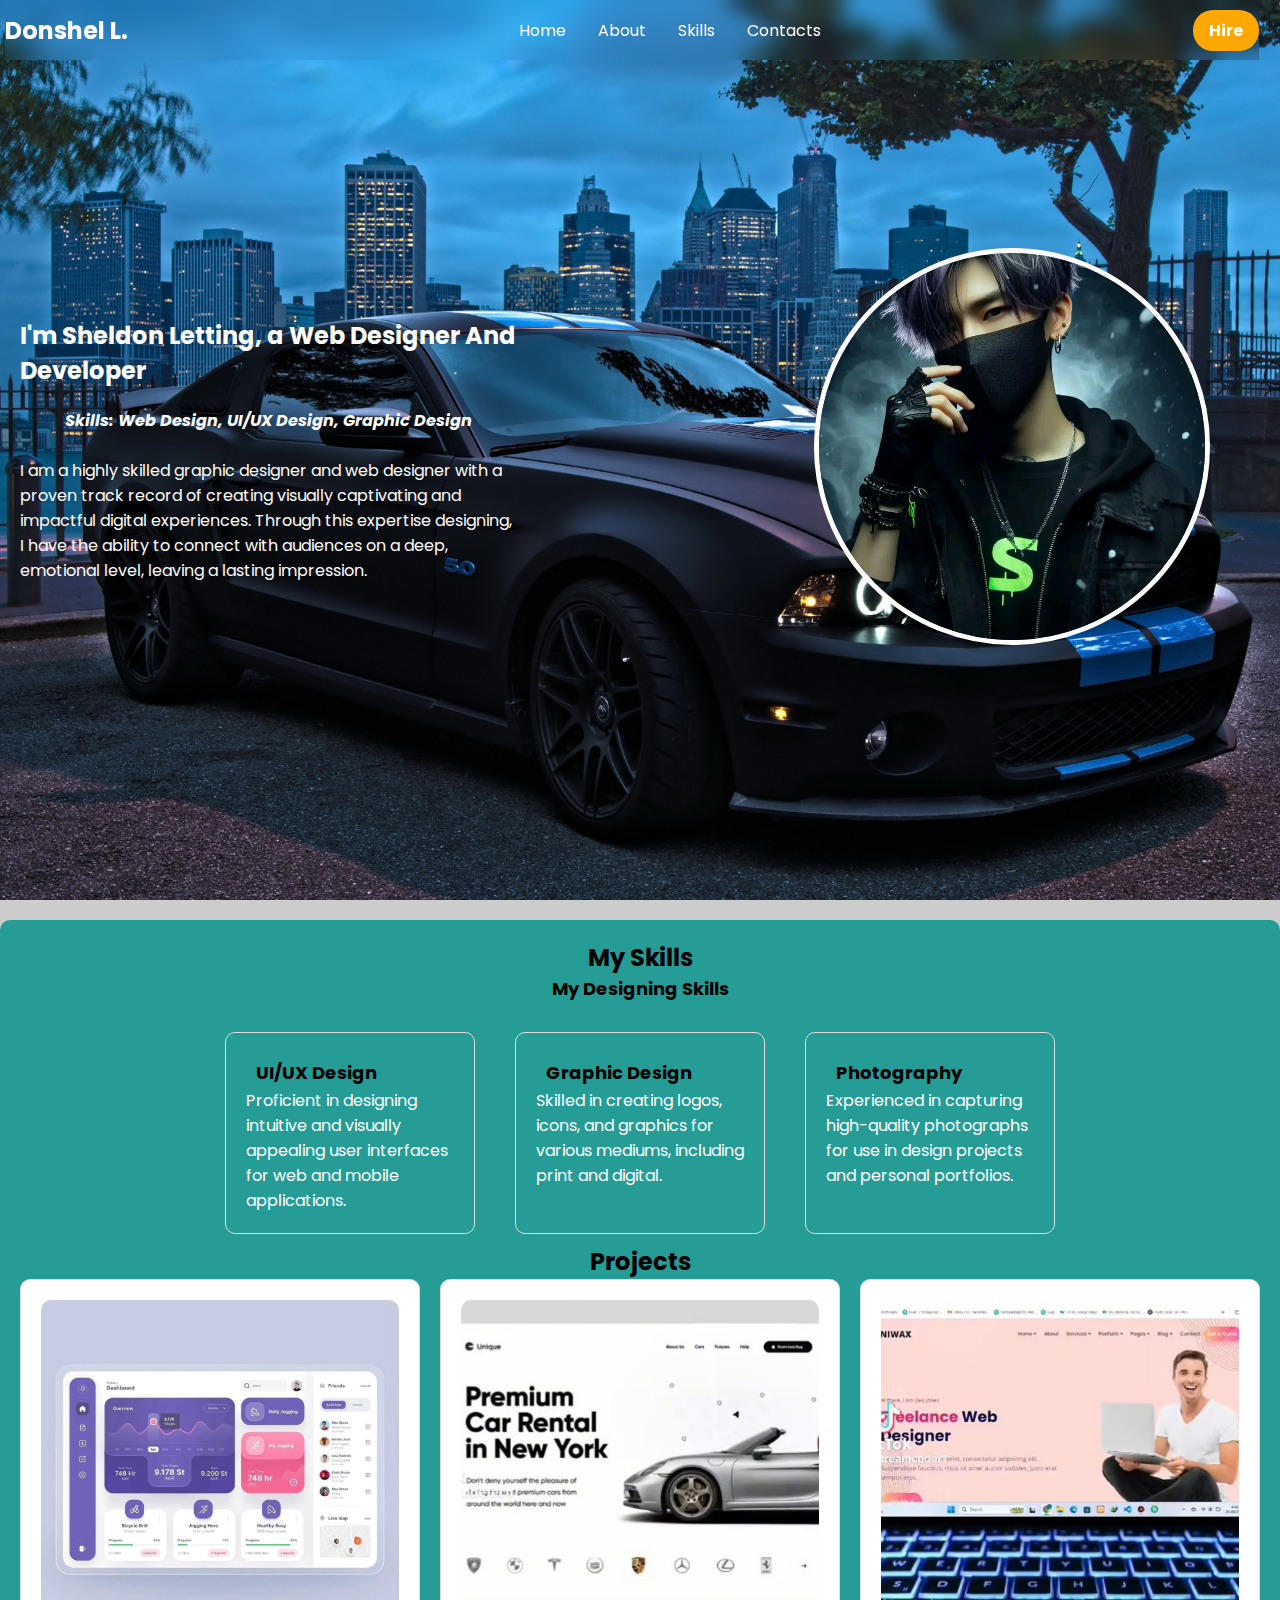
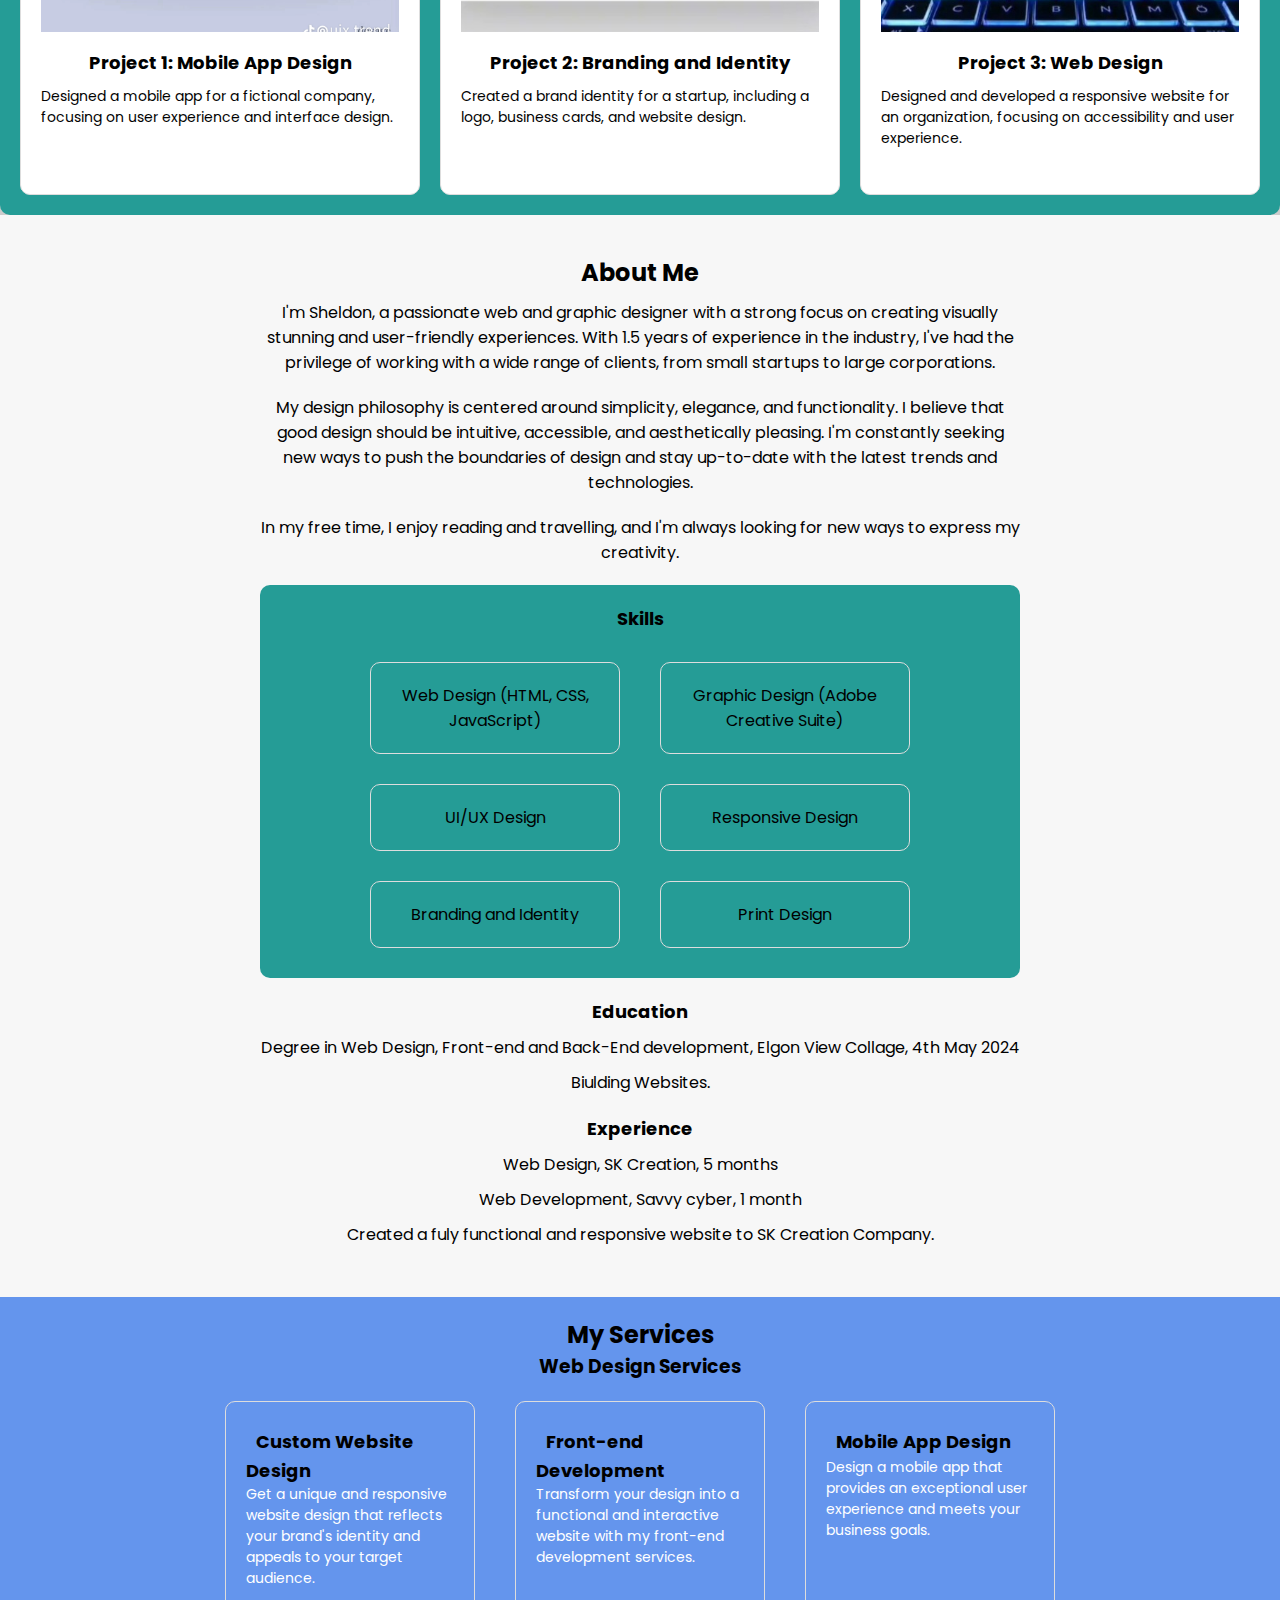
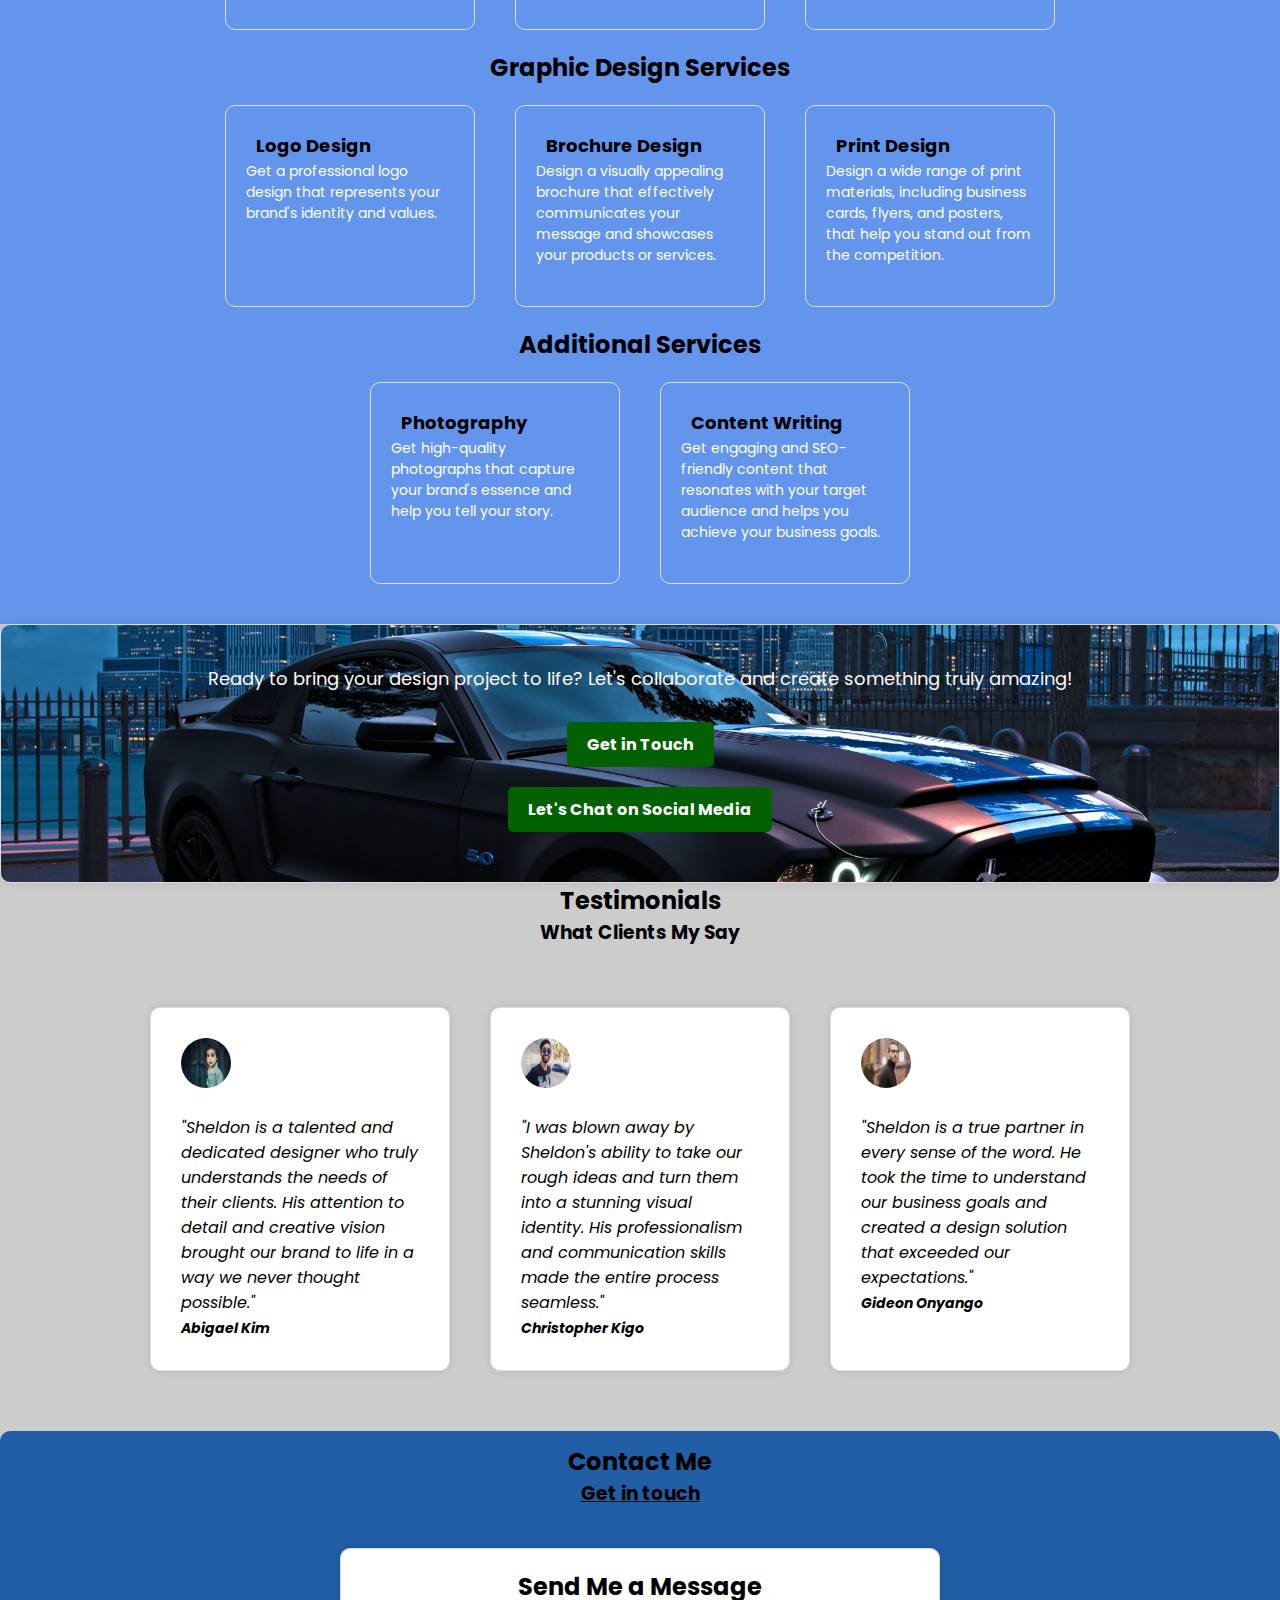
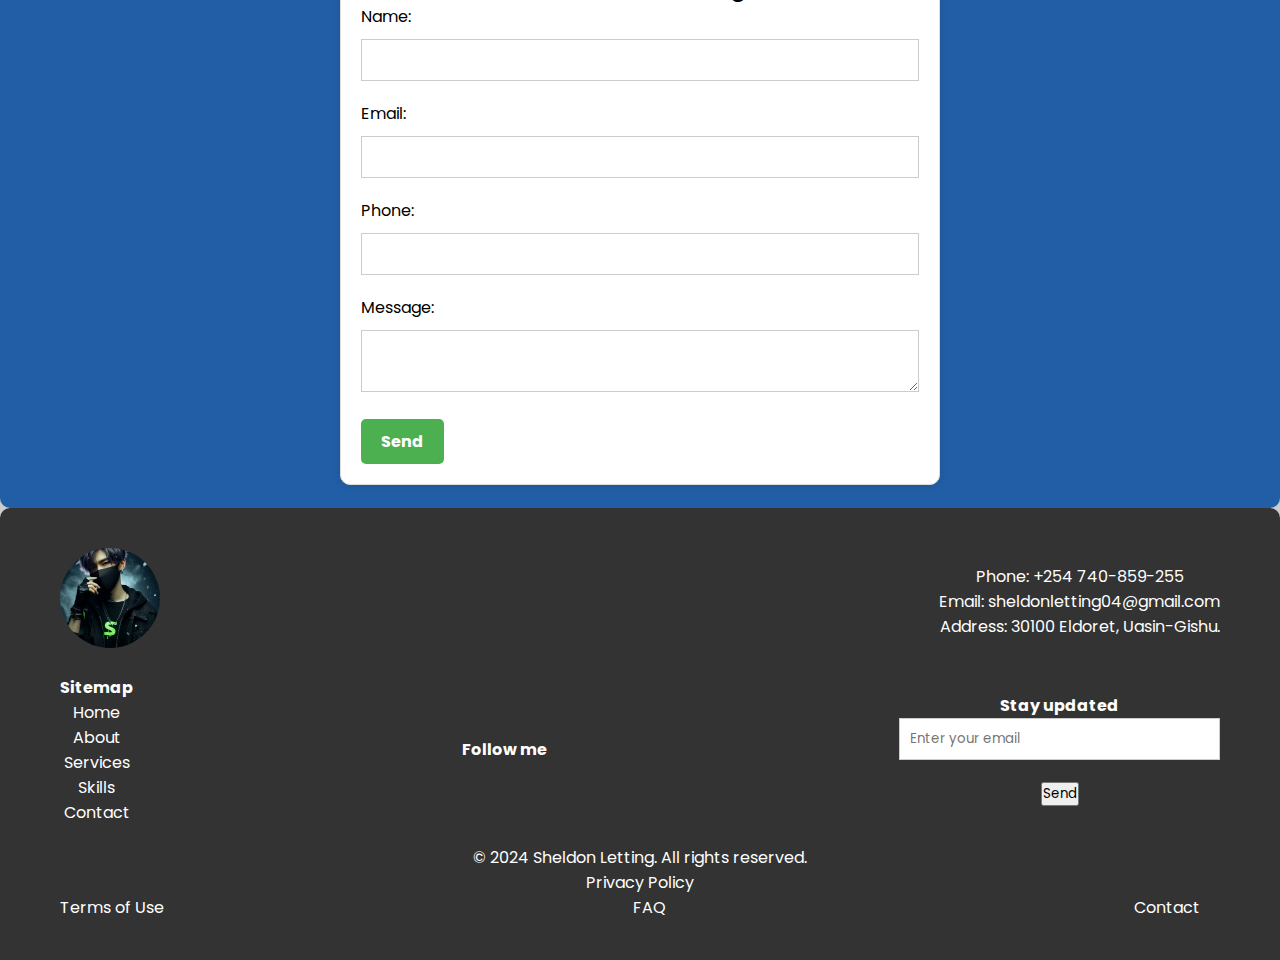
==== commit 8a7c106c: "Update index.htm" ====
--- a/index.htm
+++ b/index.htm
@@ -192,21 +192,21 @@
                 <div class="testimonial">
                     <img src="pexels-bess-hamiti-83687-35537.jpg" alt="Client 1">
                     <blockquote>
-                        <p>"Sheldon is a talented and dedicated designer who truly understands the needs of their clients. Their attention to detail and creative vision brought our brand to life in a way we never thought possible."</p>
+                        <p>"Sheldon is a talented and dedicated designer who truly understands the needs of their clients. His attention to detail and creative vision brought our brand to life in a way we never thought possible."</p>
                         <cite>Abigael Kim</cite>
                     </blockquote>
                 </div>
                 <div class="testimonial">
                     <img src="pexels-danxavier-1212984.jpg" alt="Client 2">
                     <blockquote>
-                        <p>"I was blown away by Sheldon's ability to take our rough ideas and turn them into a stunning visual identity. Their professionalism and communication skills made the entire process seamless."</p>
+                        <p>"I was blown away by Sheldon's ability to take our rough ideas and turn them into a stunning visual identity. His professionalism and communication skills made the entire process seamless."</p>
                         <cite>Christopher Kigo</cite>
                     </blockquote>
                 </div>
                 <div class="testimonial">
                     <img src="pexels-olly-874158.jpg" alt="Client 3">
                     <blockquote>
-                        <p>"Sheldon is a true partner in every sense of the word. They took the time to understand our business goals and created a design solution that exceeded our expectations."</p>
+                        <p>"Sheldon is a true partner in every sense of the word. He took the time to understand our business goals and created a design solution that exceeded our expectations."</p>
                         <cite>Gideon Onyango</cite>
                     </blockquote>
                 </div>
@@ -286,9 +286,22 @@
         </div>
         <div class="email-signup">
           <h4>Stay updated</h4>
-          <form class="sign">
-            <input type="email" placeholder="Enter your email">
-            <button type="submit" class="button">Send</button>
+          <form id="form" action="https://api.web3forms.com/submit" method="post">
+
+                    <!-- Replace with your Access Key -->
+                    <input type="hidden" name="access_key" value="5455f36e-8361-4364-9fcc-c8cbf70cac04">
+
+                    <!-- Honeypot Spam Protection -->
+                    <input type="checkbox" name="botcheck" class="hidden" style="display: none;">
+
+                    <!-- Custom Confirmation / Success Page -->
+                    <input type="hidden" name="from_name" value="Donshel Portfolio Website">
+                    <input type="hidden" name="redirect" value="https://web3forms.com/success">
+              
+                    <input type="email" placeholder="Enter your email">
+                    <button type="submit" class="button">Send</button>
+
+              <div id="result"></div>
           </form>
         </div>
       </div>
@@ -298,7 +311,7 @@
         <ul class="footer-links">
           <li><a href="term.htm">Terms of Use</a></li>
           <li><a href="FAQ.html">FAQ</a></li>
-          <li><a href="#contacts">Contact</a></li>
+          <li><a href="#contact">Contact</a></li>
         </ul>
       </div>
     </div>
--- a/index.css
+++ b/index.css
@@ -566,6 +566,7 @@
 
 /*----get in touch----*/
 .contact{
+    padding: .8rem;
     max-width: 100%;
     background-color: #215ea5;
     border-radius: 10px;
@@ -701,6 +702,8 @@
     background-color: #4CAF50;
     color: #fff;
     border: none;
+    border-radius: 5px;
+    font-weight: bold; 
     padding: 5px 2px;
     font-size: 16px;
     cursor: pointer;
@@ -750,10 +753,7 @@
         margin-left: .2rem;
     }
     .contact-info {
-        margin: 0 auto;
-        padding-right: .6rem:
+        padding-right: .8rem:
         position: relative;
-        font-size: 15px:
-        left: -.3rem;
-    }
-}
+    }
+}
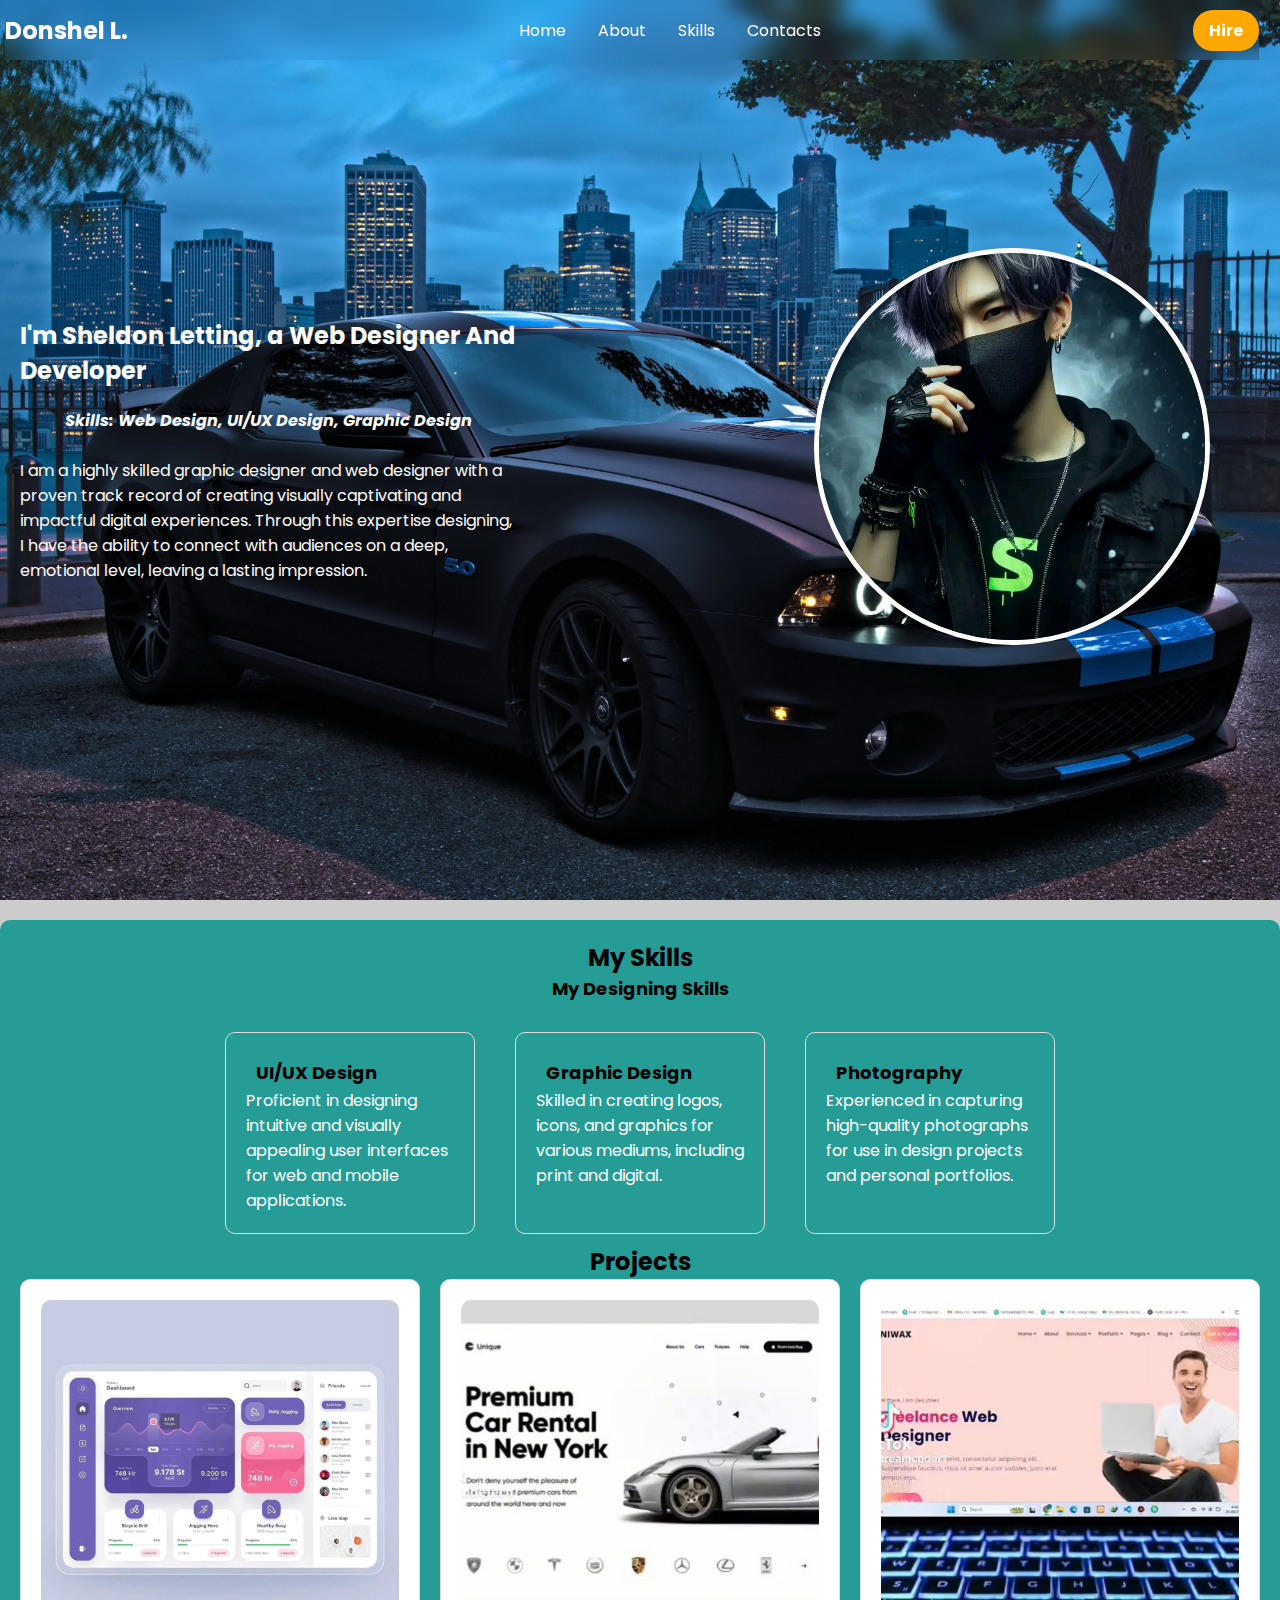
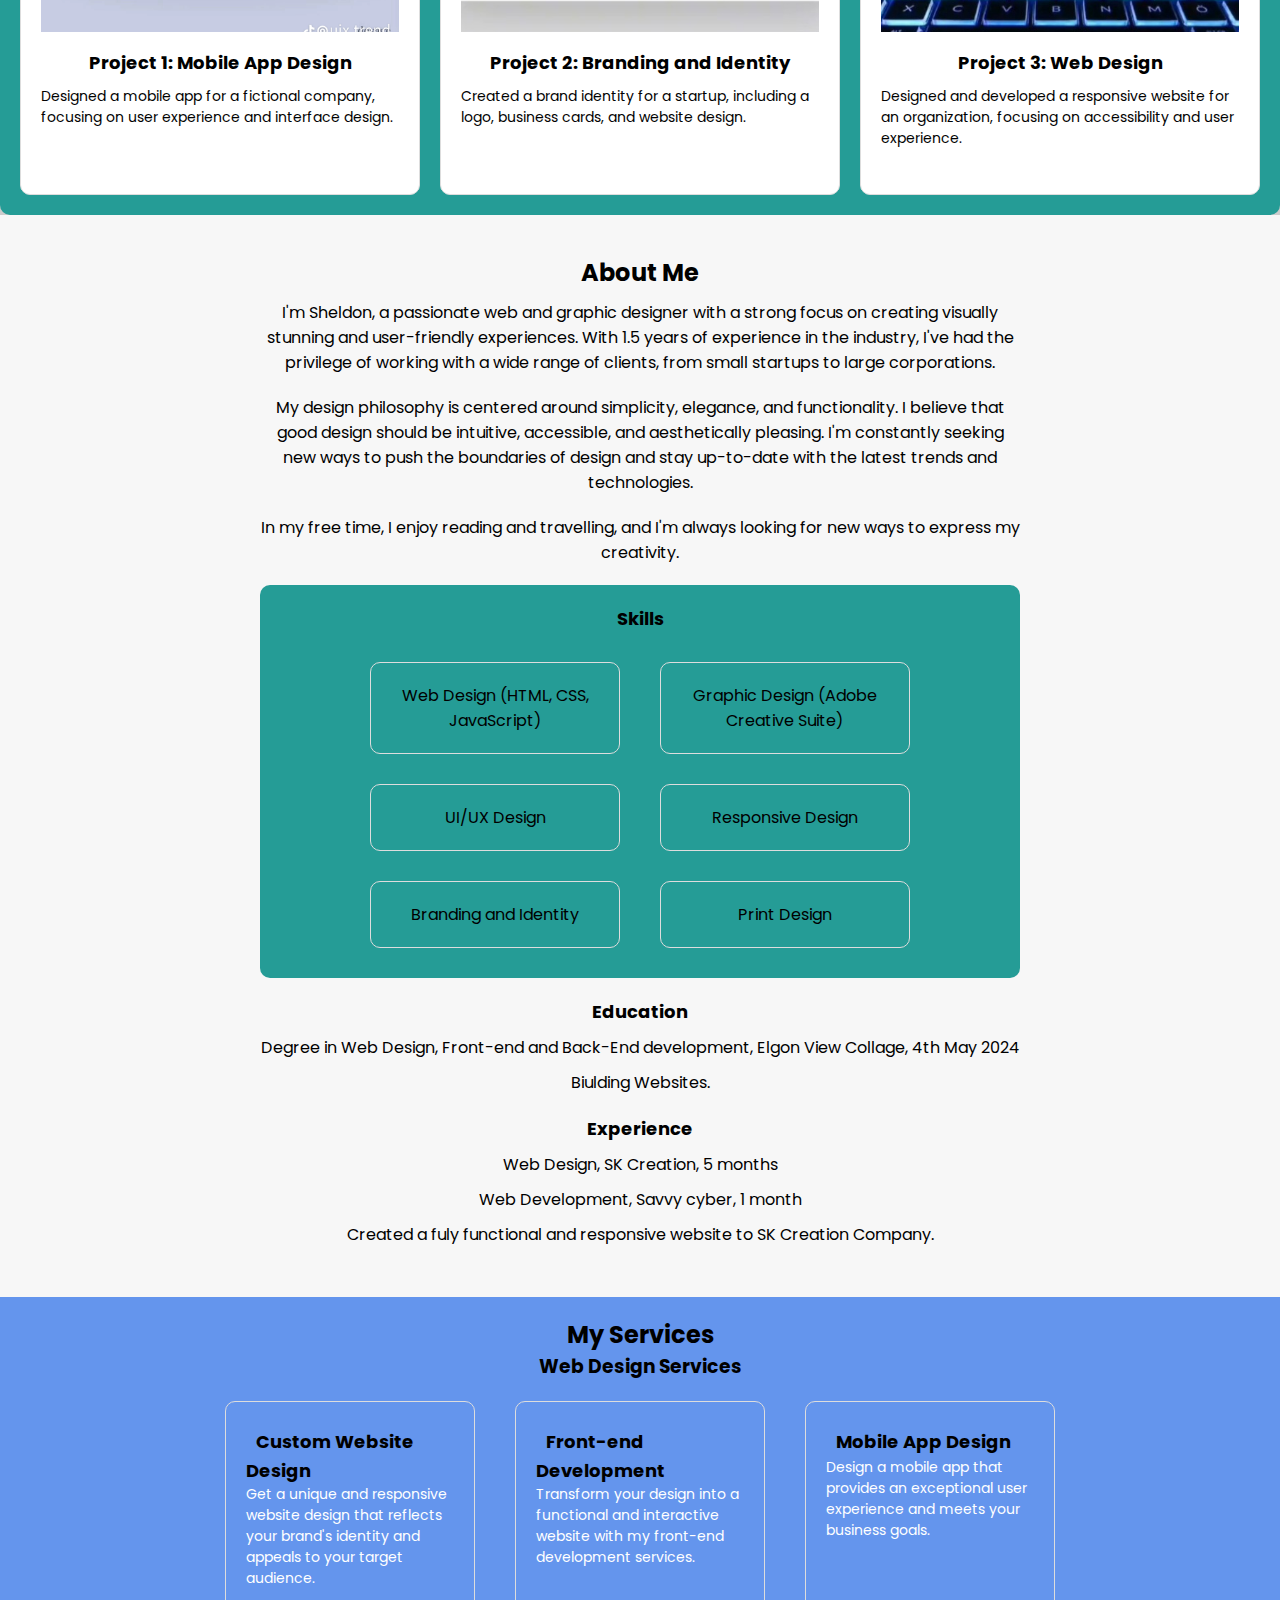
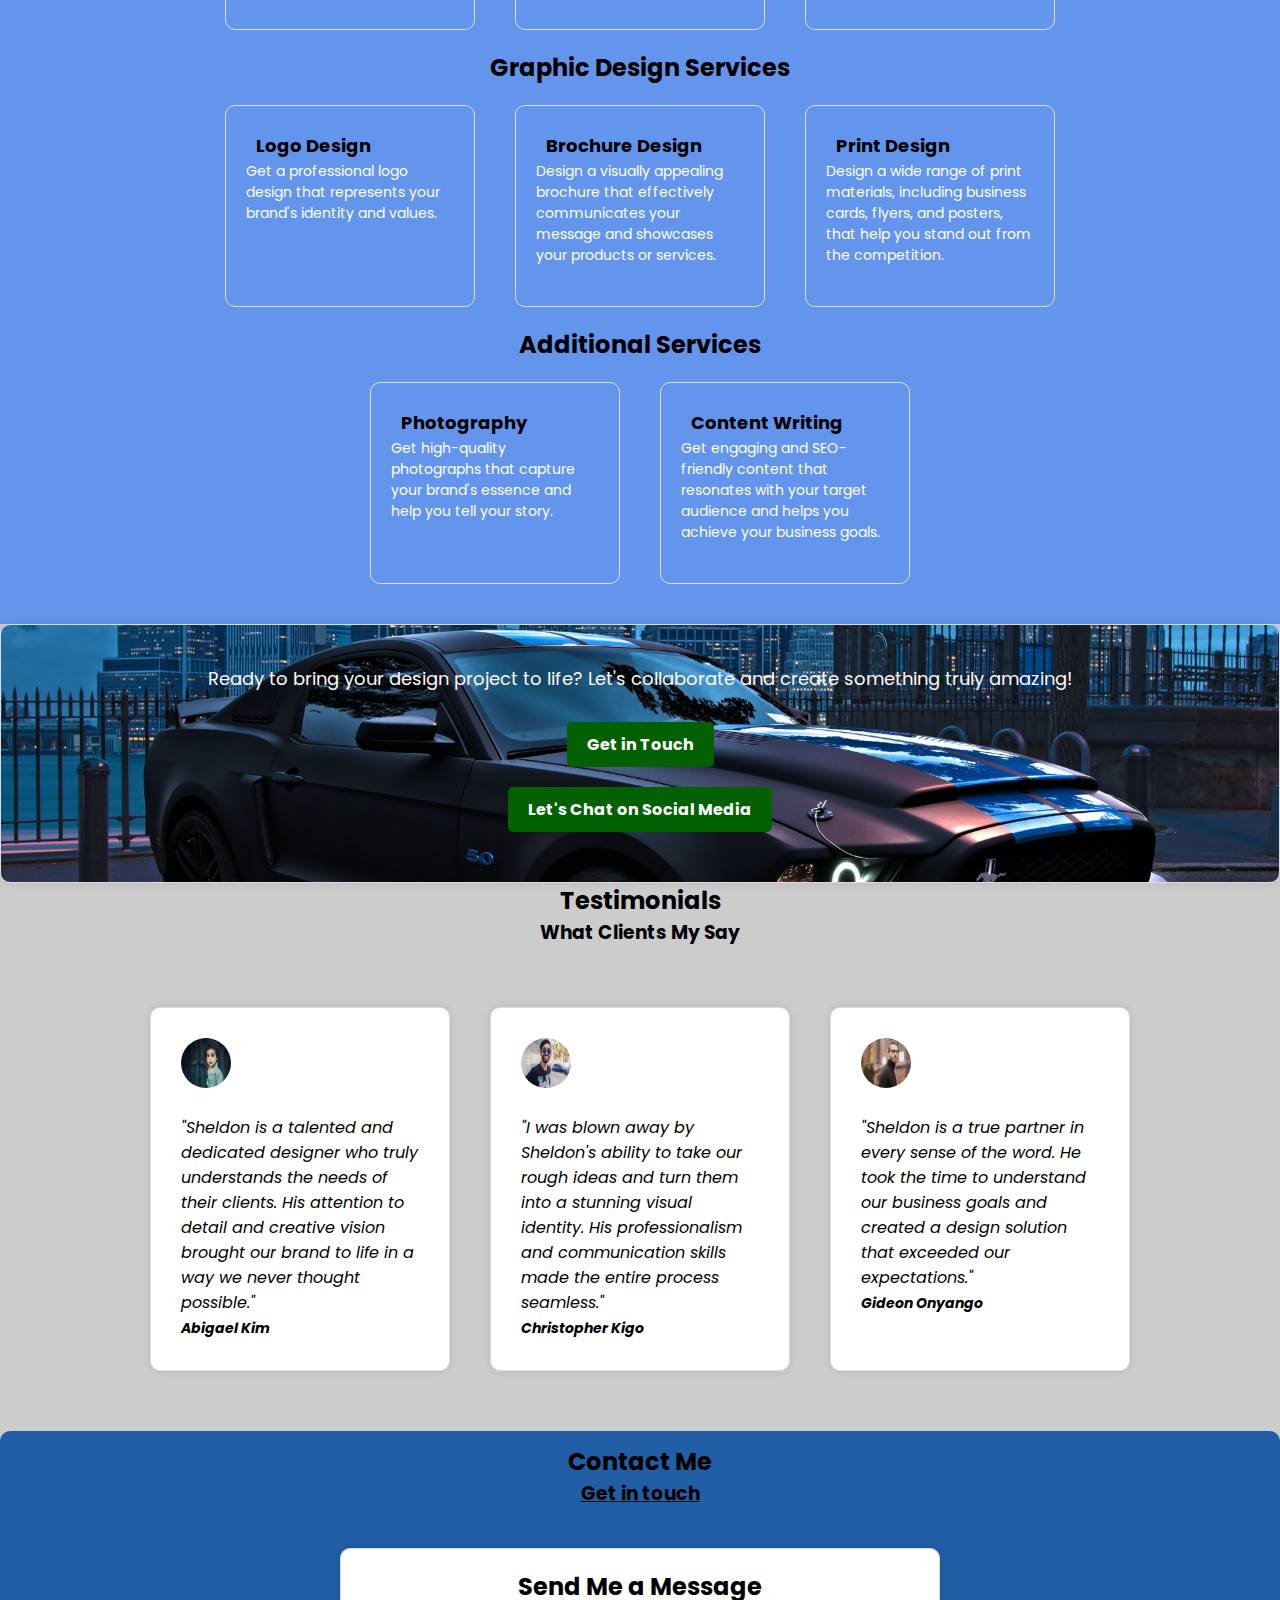
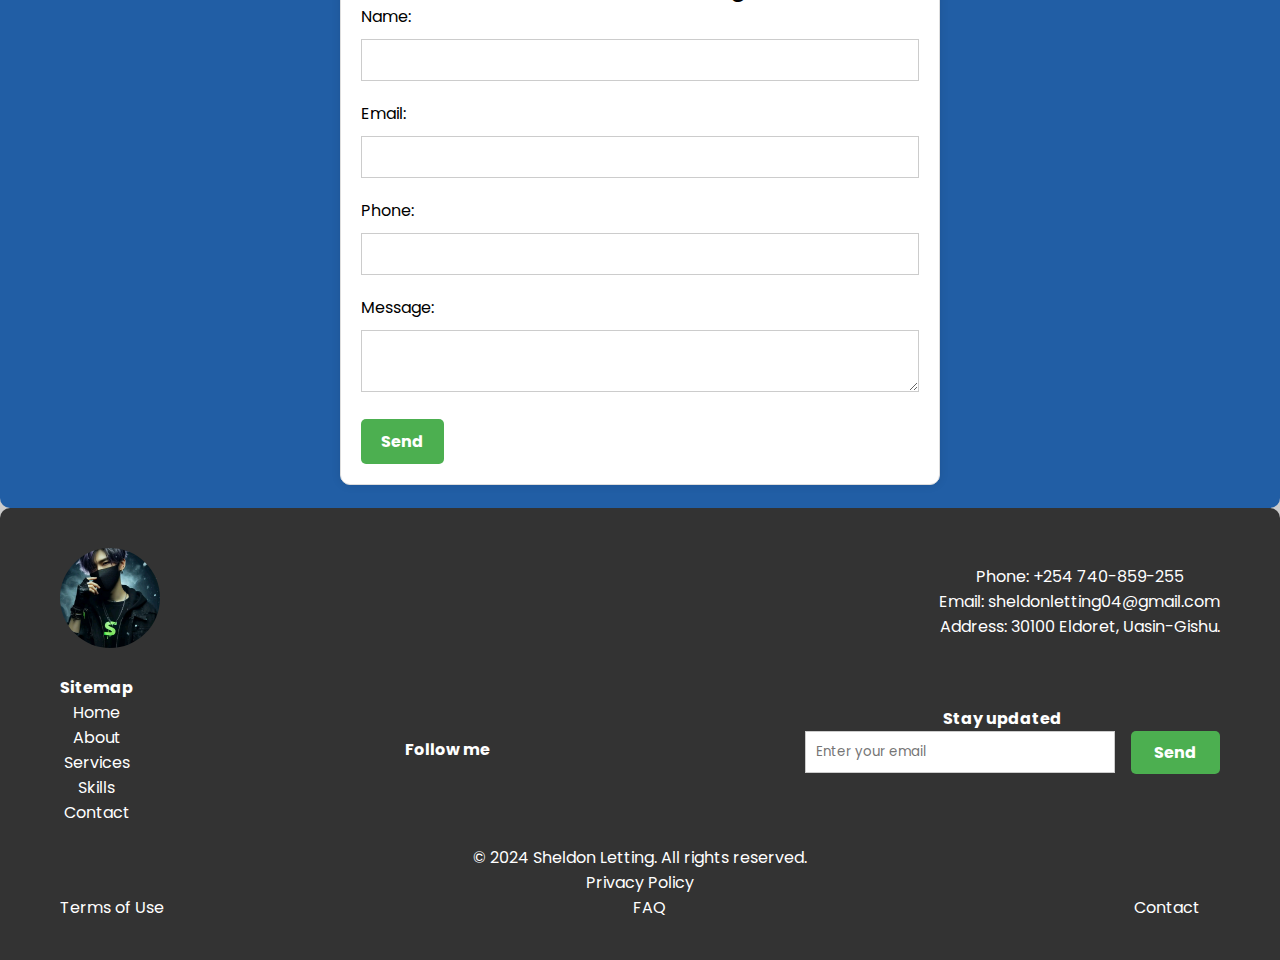
==== commit 583a79ca: "Update index.htm" ====
--- a/index.htm
+++ b/index.htm
@@ -286,7 +286,7 @@
         </div>
         <div class="email-signup">
           <h4>Stay updated</h4>
-          <form id="form" action="https://api.web3forms.com/submit" method="post">
+          <form class="sign" id="form" action="https://api.web3forms.com/submit" method="post">
 
                     <!-- Replace with your Access Key -->
                     <input type="hidden" name="access_key" value="5455f36e-8361-4364-9fcc-c8cbf70cac04">
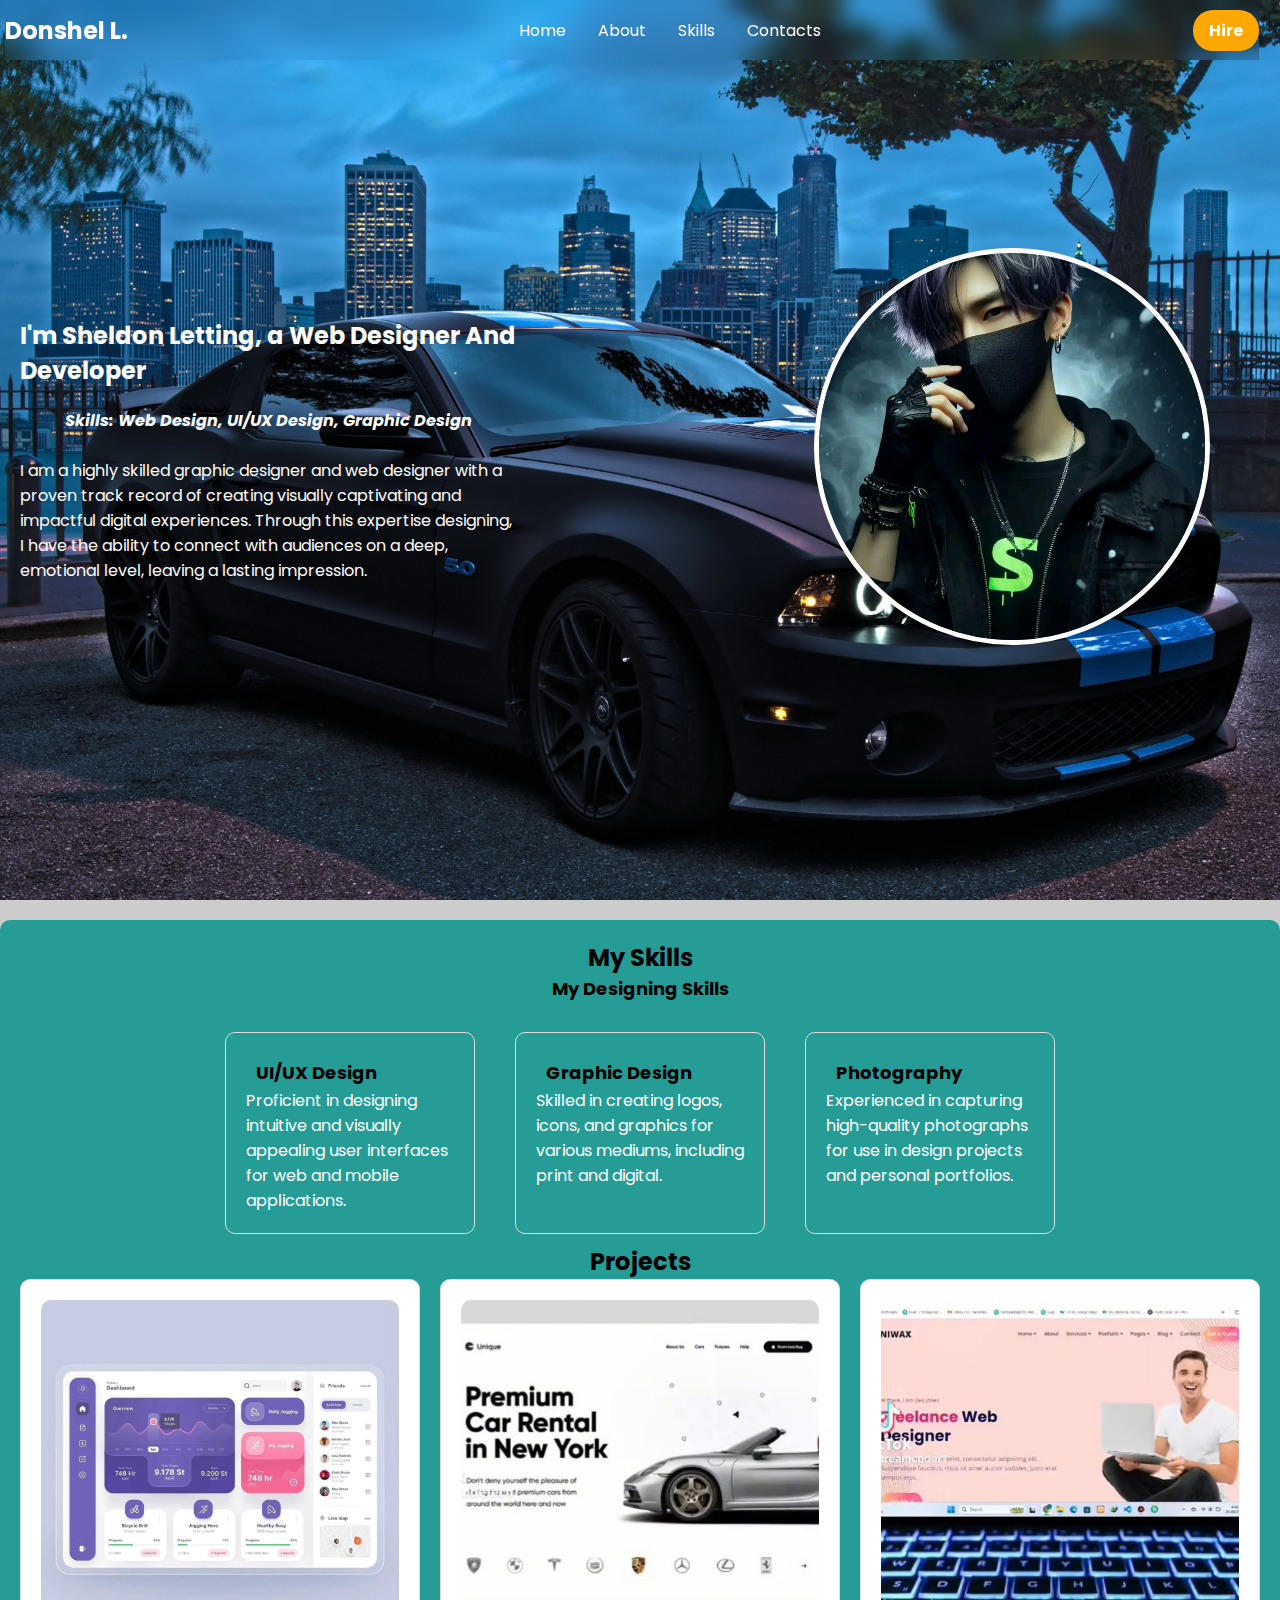
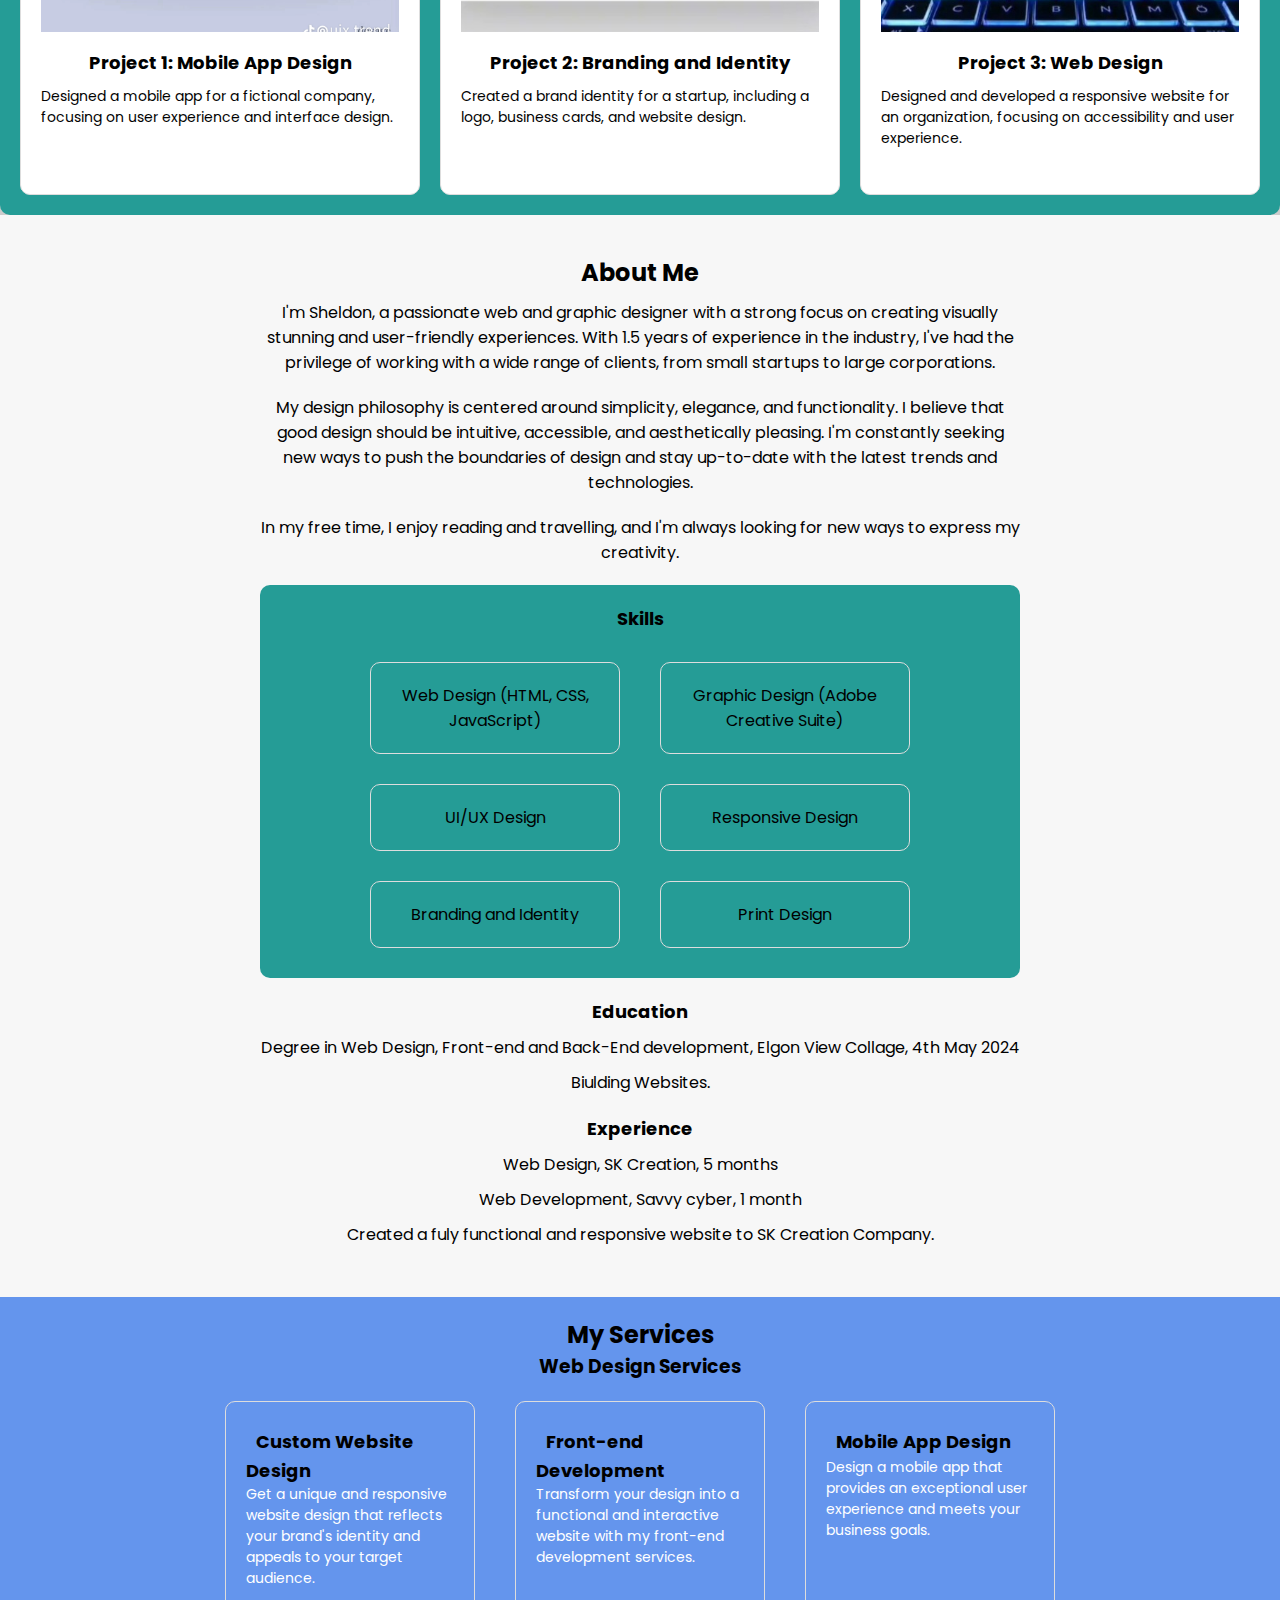
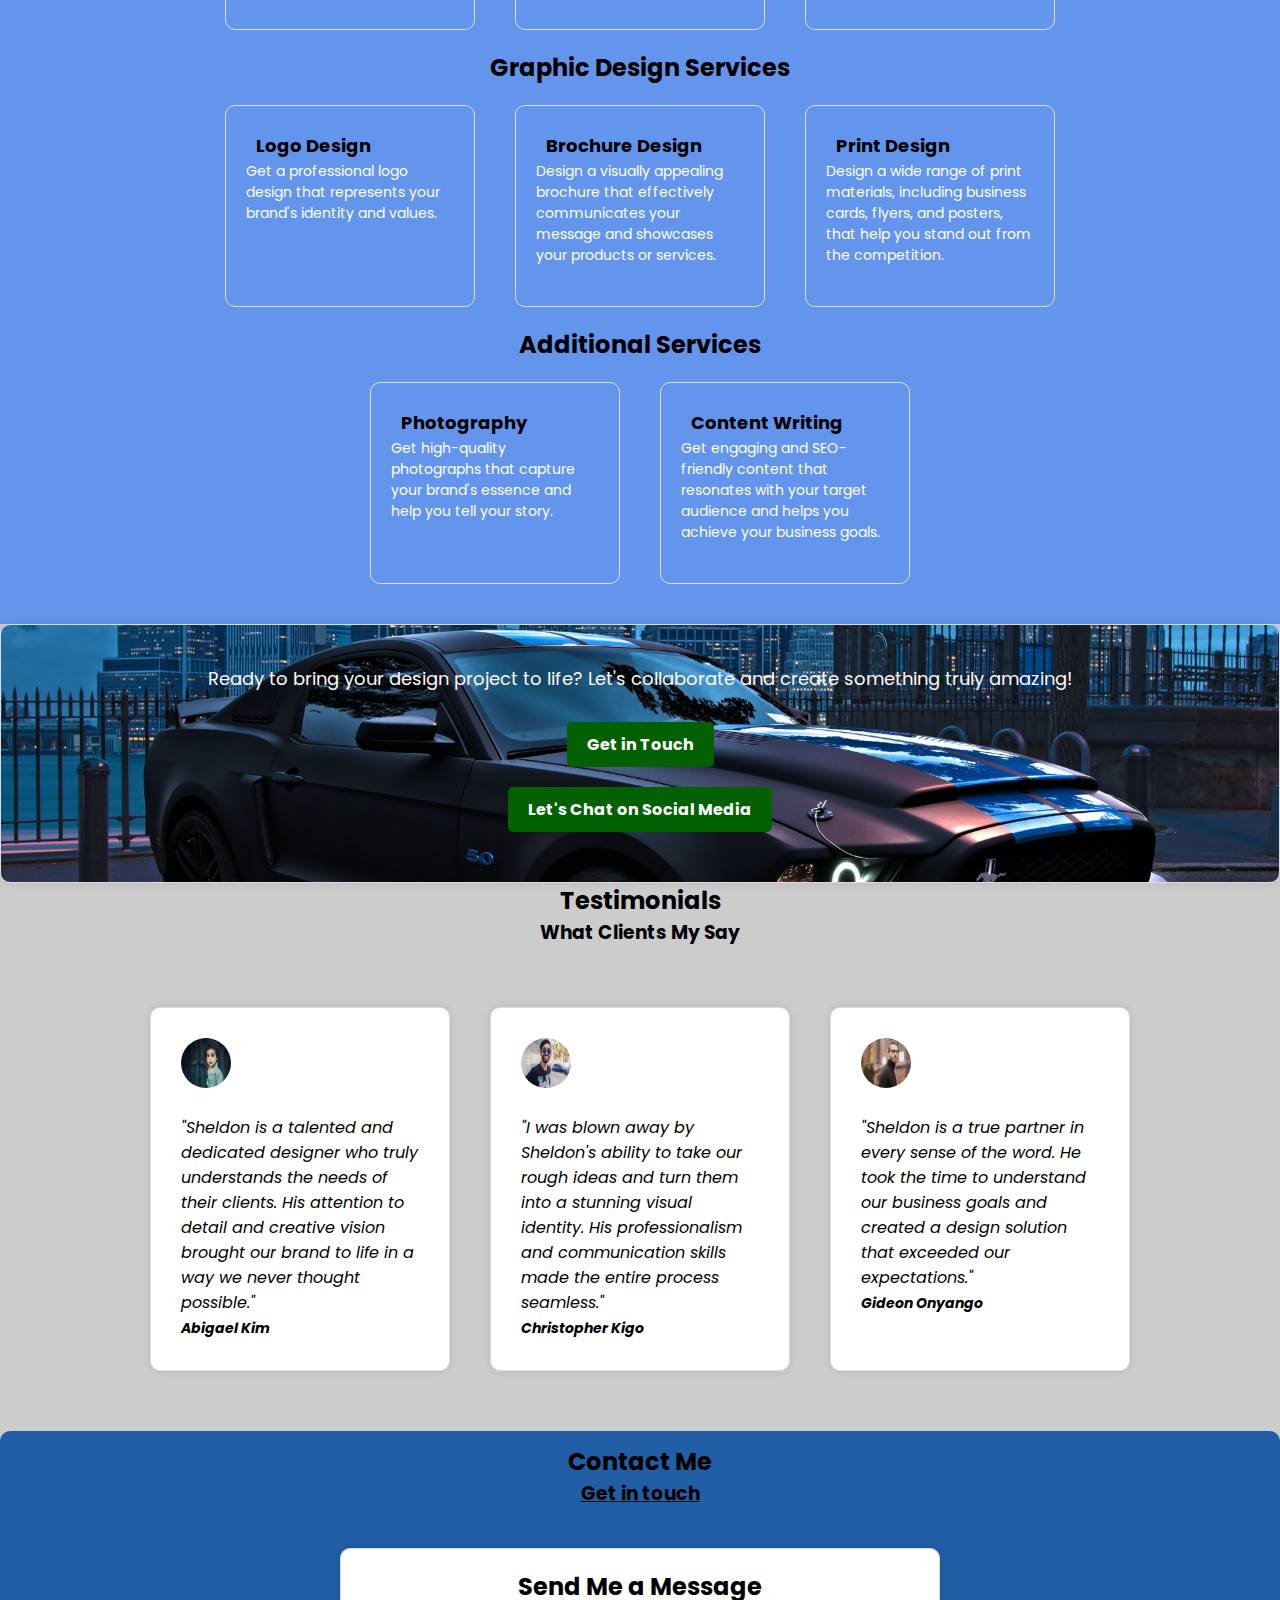
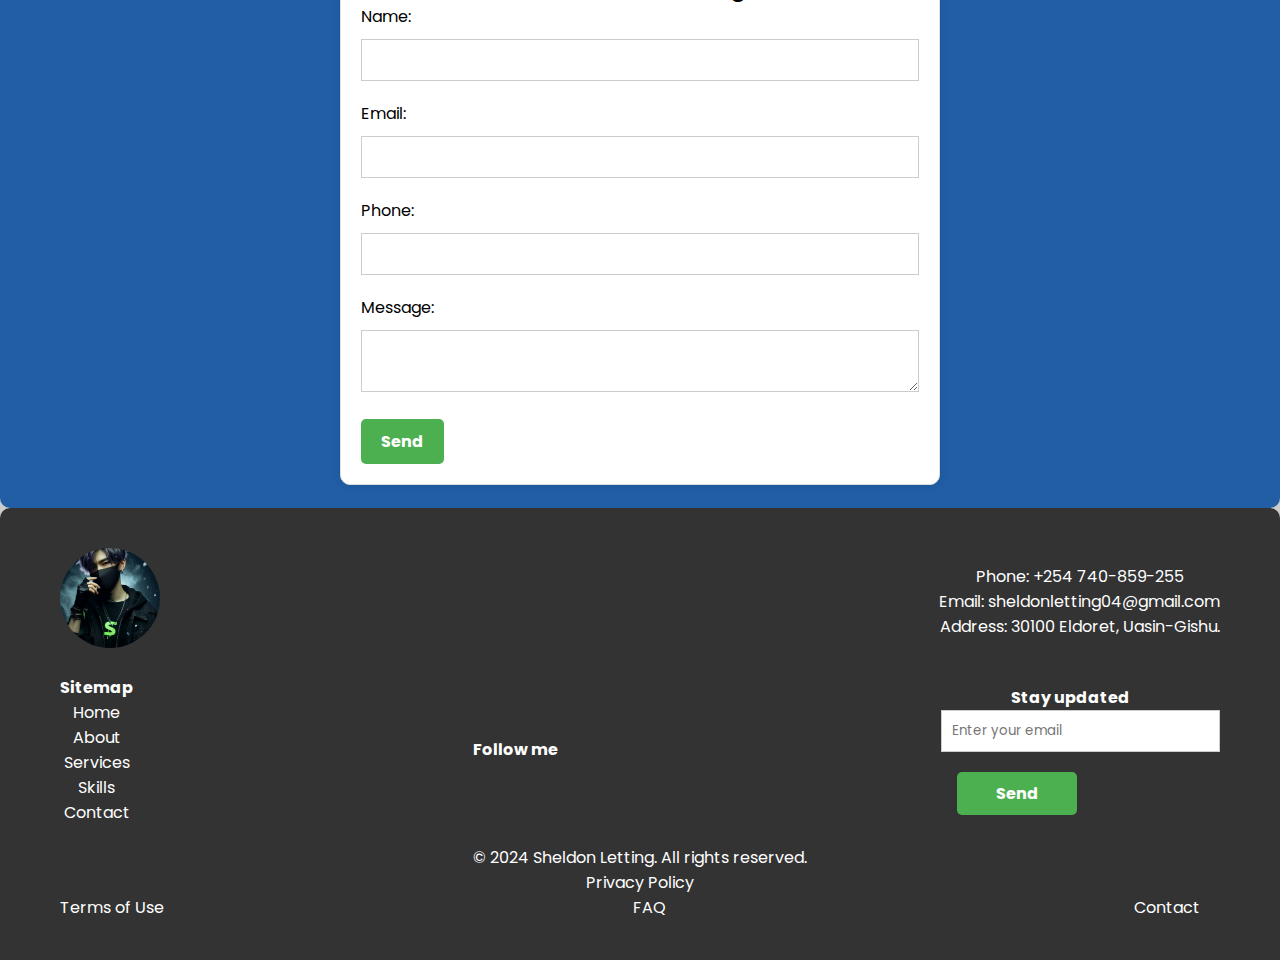
==== commit c66af44f: "Update index.htm" ====
--- a/index.htm
+++ b/index.htm
@@ -278,10 +278,11 @@
         <div class="social-media">
           <h4>Follow me</h4>
           <ul>
-            <li><a href="#" target="_blank"><i class="fab fa-facebook-f"></i></a></li>
-            <li><a href="#" target="_blank"><i class="fab fa-twitter"></i></a></li>
-            <li><a href="#" target="_blank"><i class="fab fa-instagram"></i></a></li>
-            <li><a href="#" target="_blank"><i class="fab fa-linkedin-in"></i></a></li>
+            <li><a href="https://www.facebook.com/profile.php?id=61555944861423&mibextid=ZbWKwl" target="_blank"><i class="fab fa-facebook-f"></i></a></li>
+            <li><a href="https://x.com/DonshelS?t=fHUEOGOzZkAIlycByWpGH8g&s=09" target="_blank"><i class="fab fa-x-twitter"></i></a></li>
+            <li><a href="https://www.instagram.com/sheldonletting?igsh=bmo4ZDB1bzdlNmdk" target="_blank"><i class="fab fa-instagram"></i></a></li>
+            <li><a href="https://www.linkedin.com/in/sheldon-letting-723326301?utm_source=share&utm_campaign=share_via&utm_content=profile&utm_medium=andriod_app" target="_blank"><i class="fab fa-linkedin-in"></i></a></li>
+            <li><a href="https://www.tiktok.com/@dnjx28?_t=8oWmdS7snsj&_r=1" target="_blank"><i class="fab fa-tiktok"></i></a></li>  
           </ul>
         </div>
         <div class="email-signup">
--- a/index.css
+++ b/index.css
@@ -693,6 +693,7 @@
   .sign{
     margin-left: 20px;
     display: flex;
+    flex-direction: column;  
   }
 
   .sign button{
